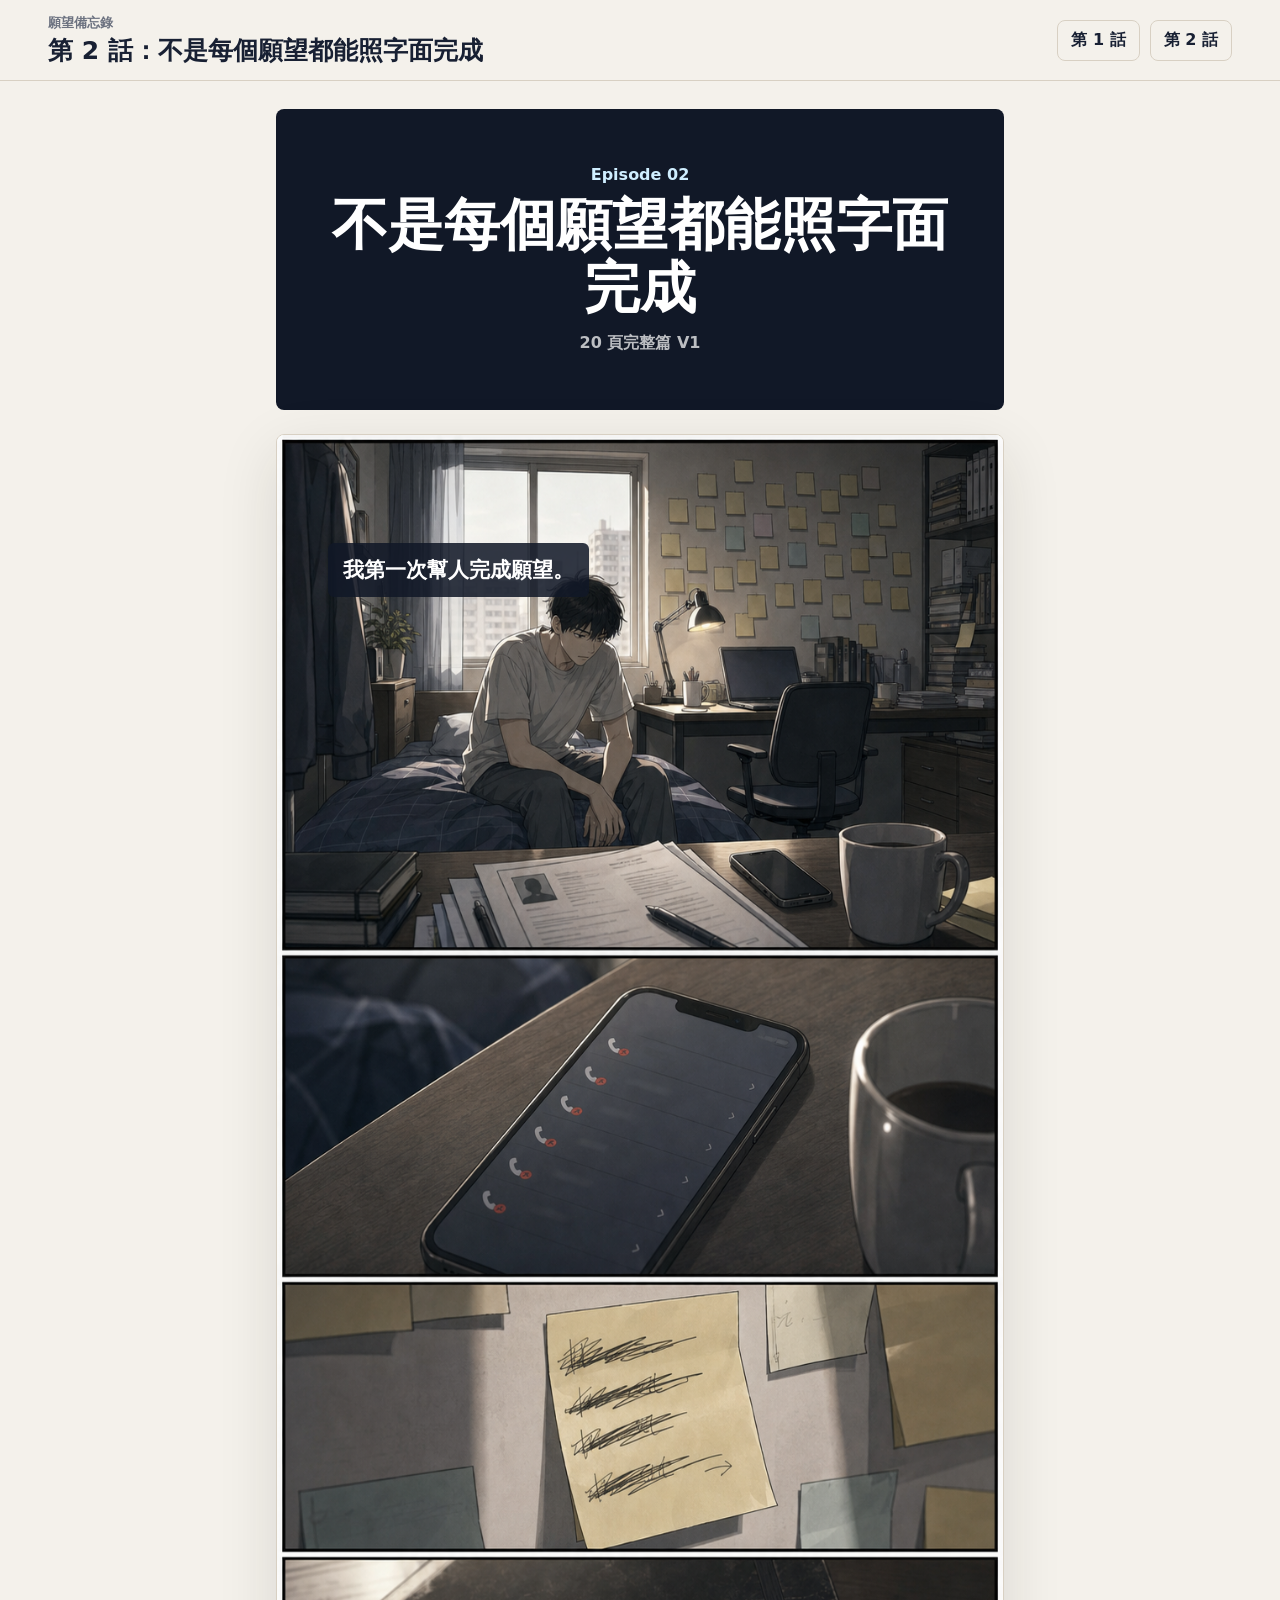
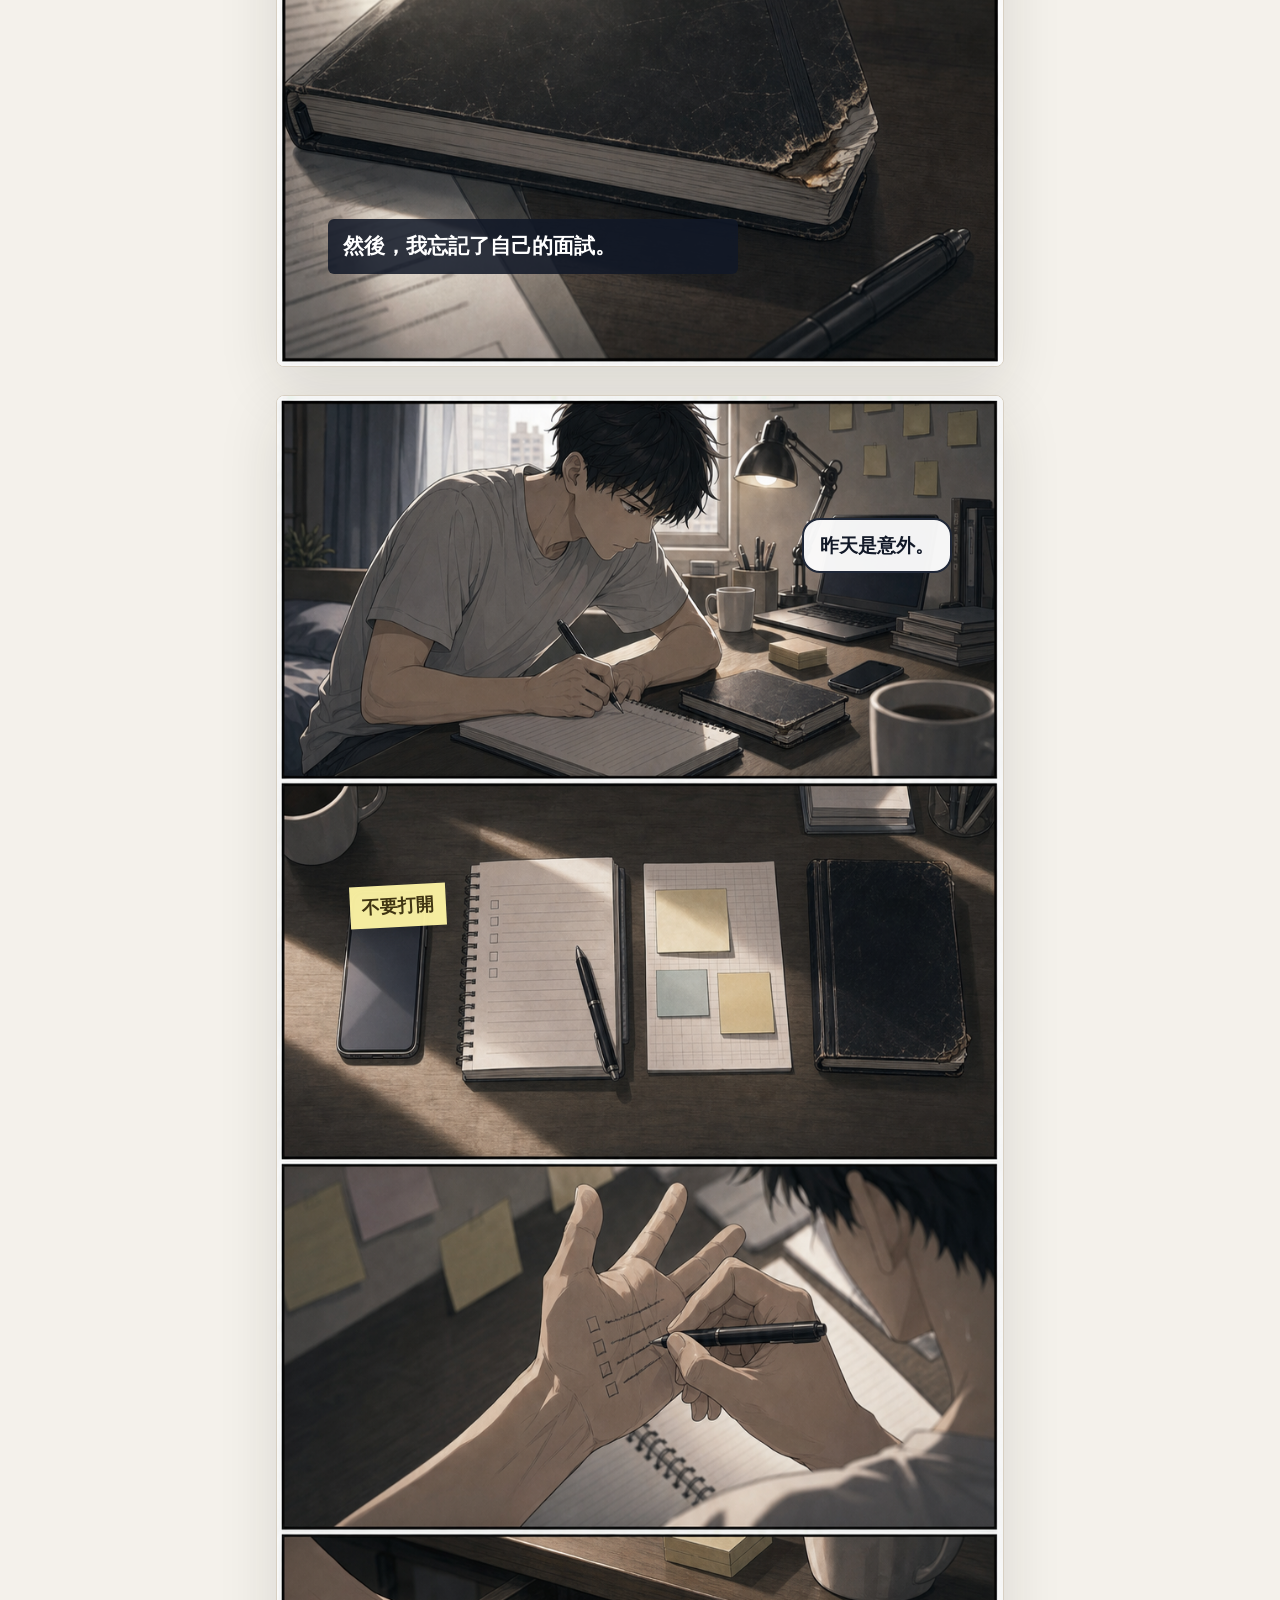
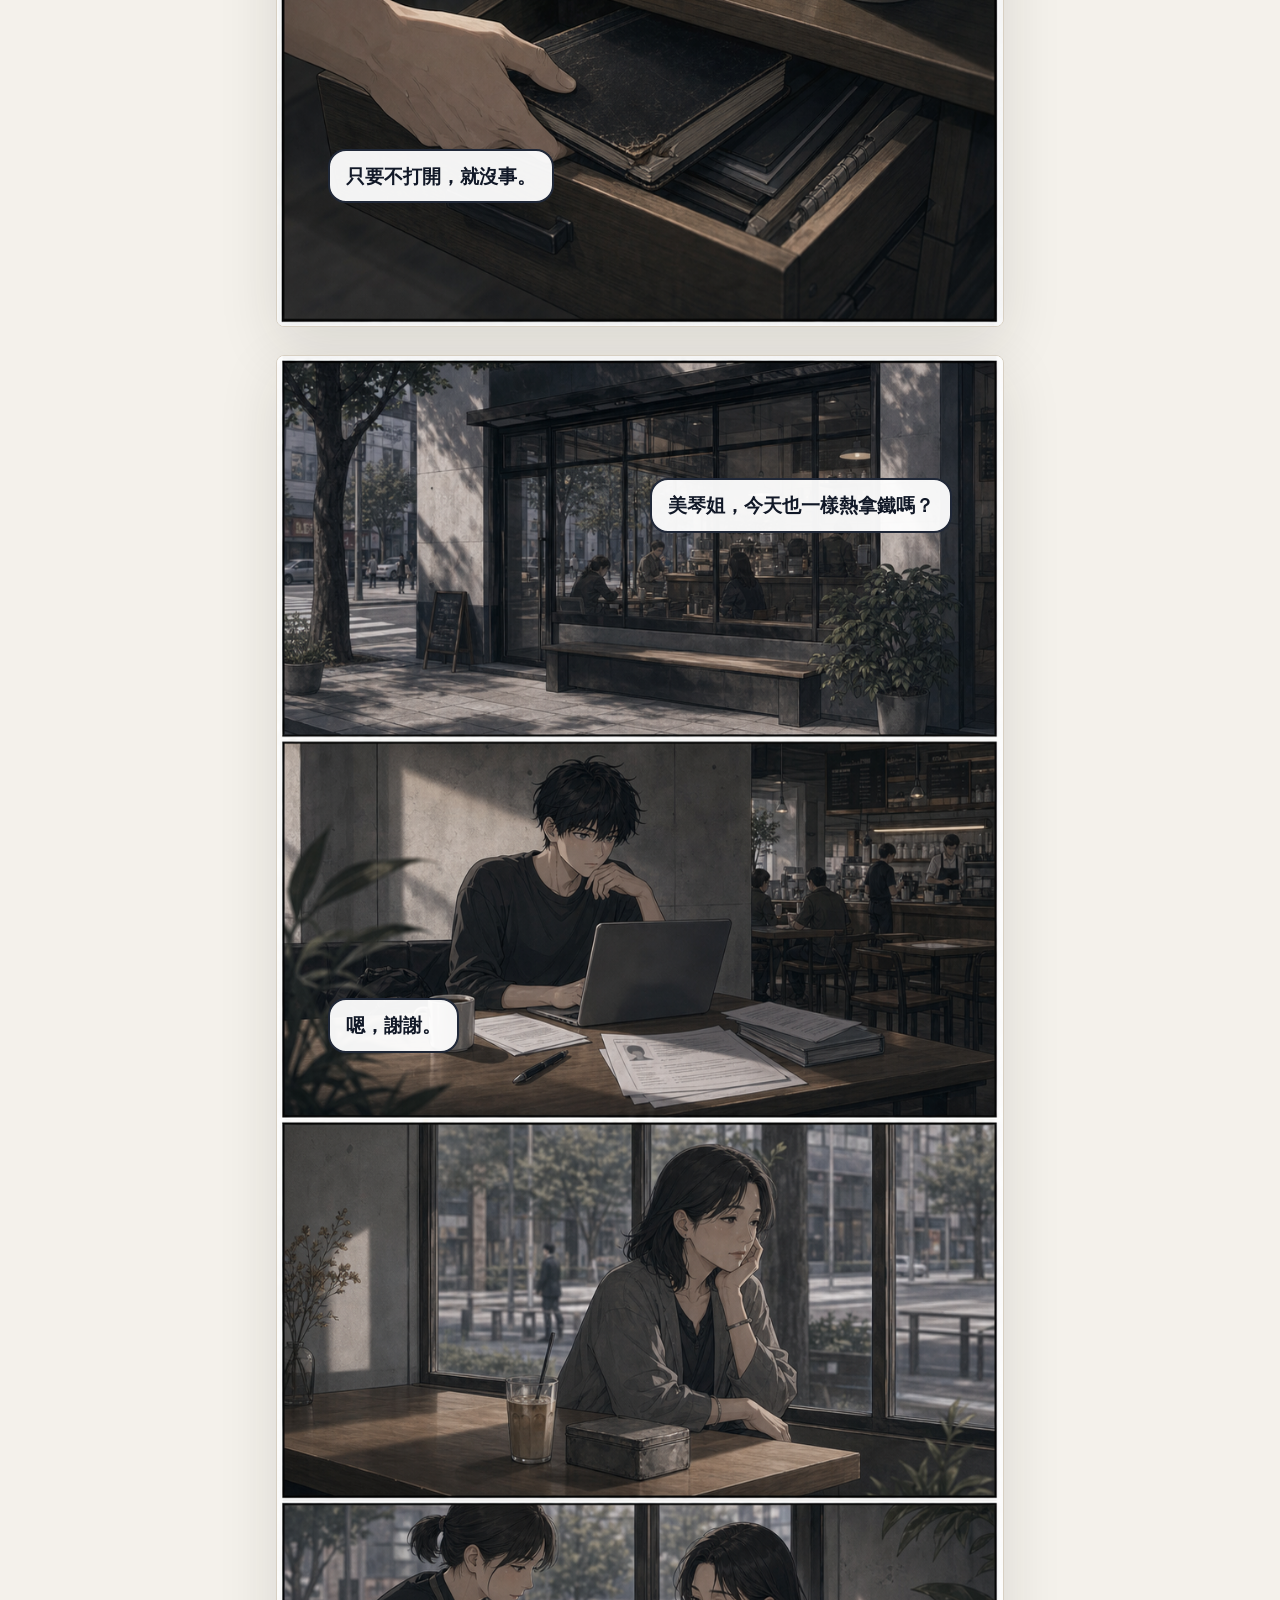
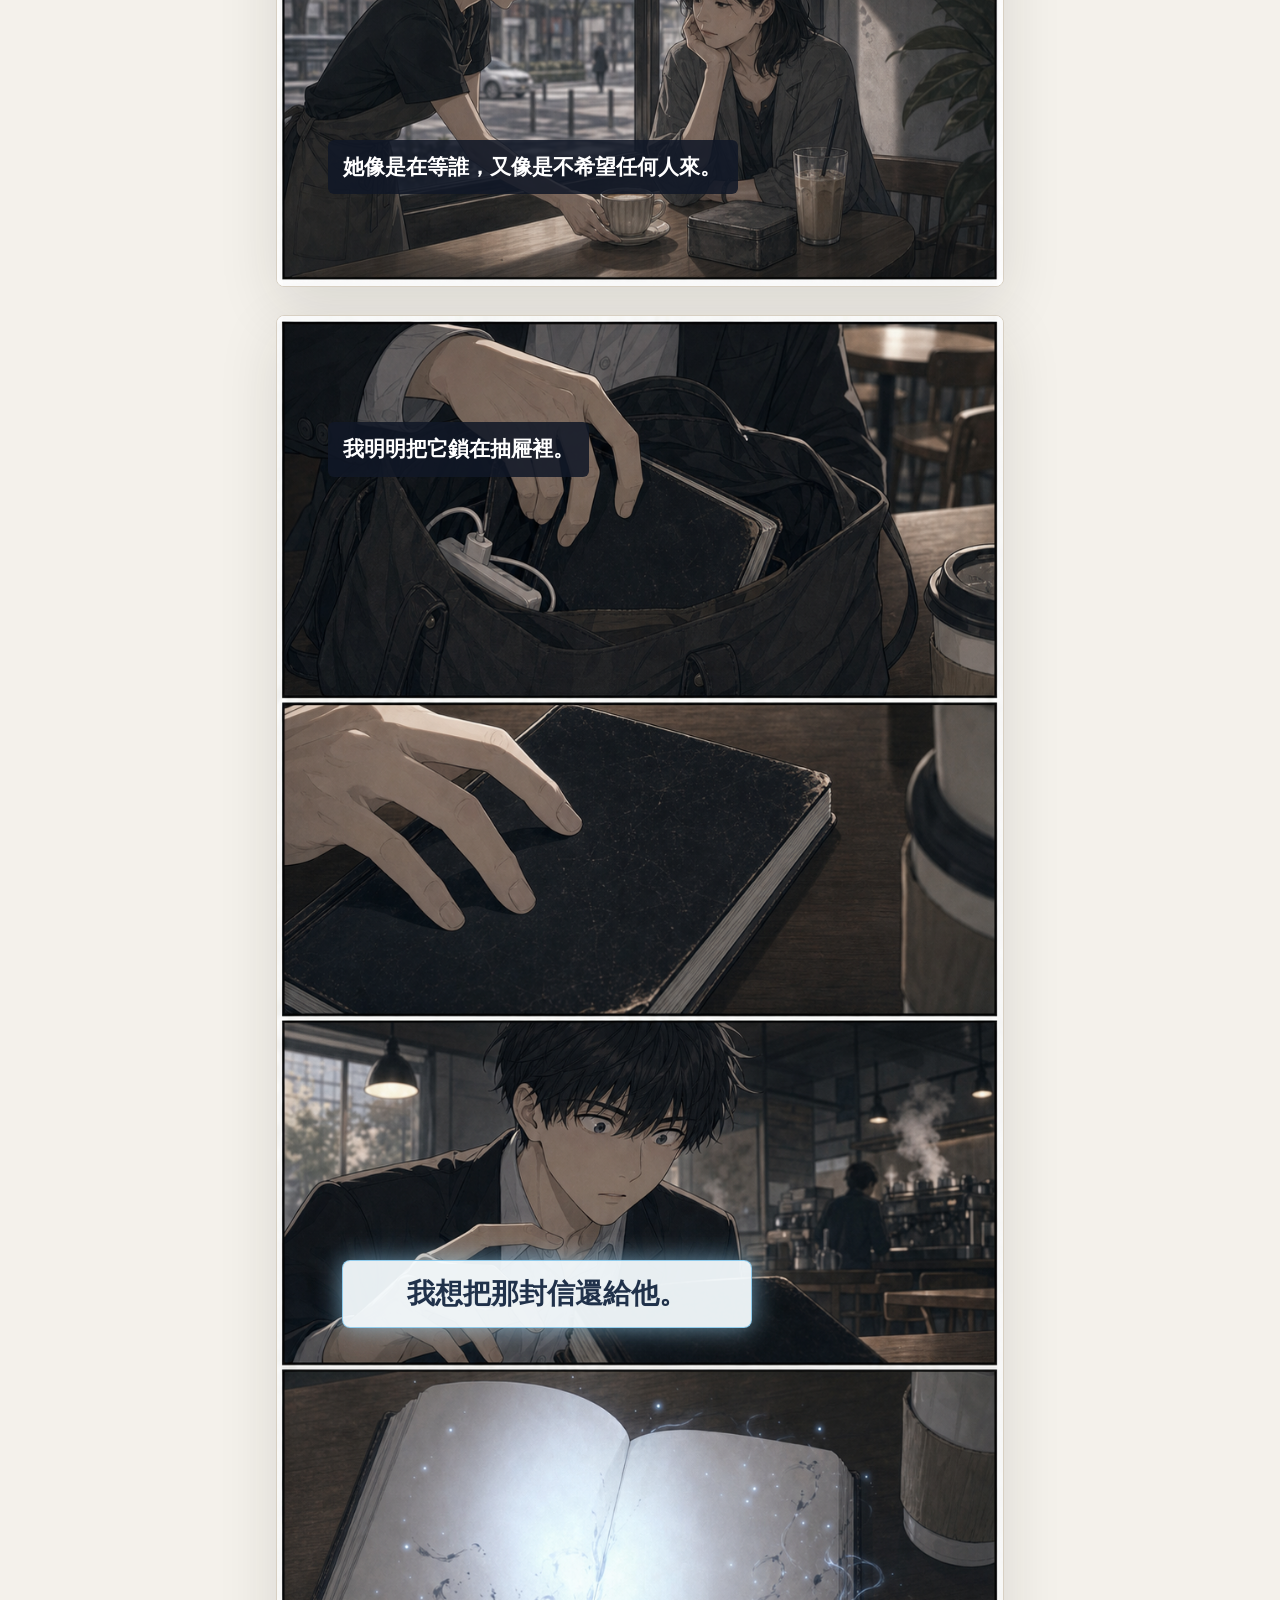
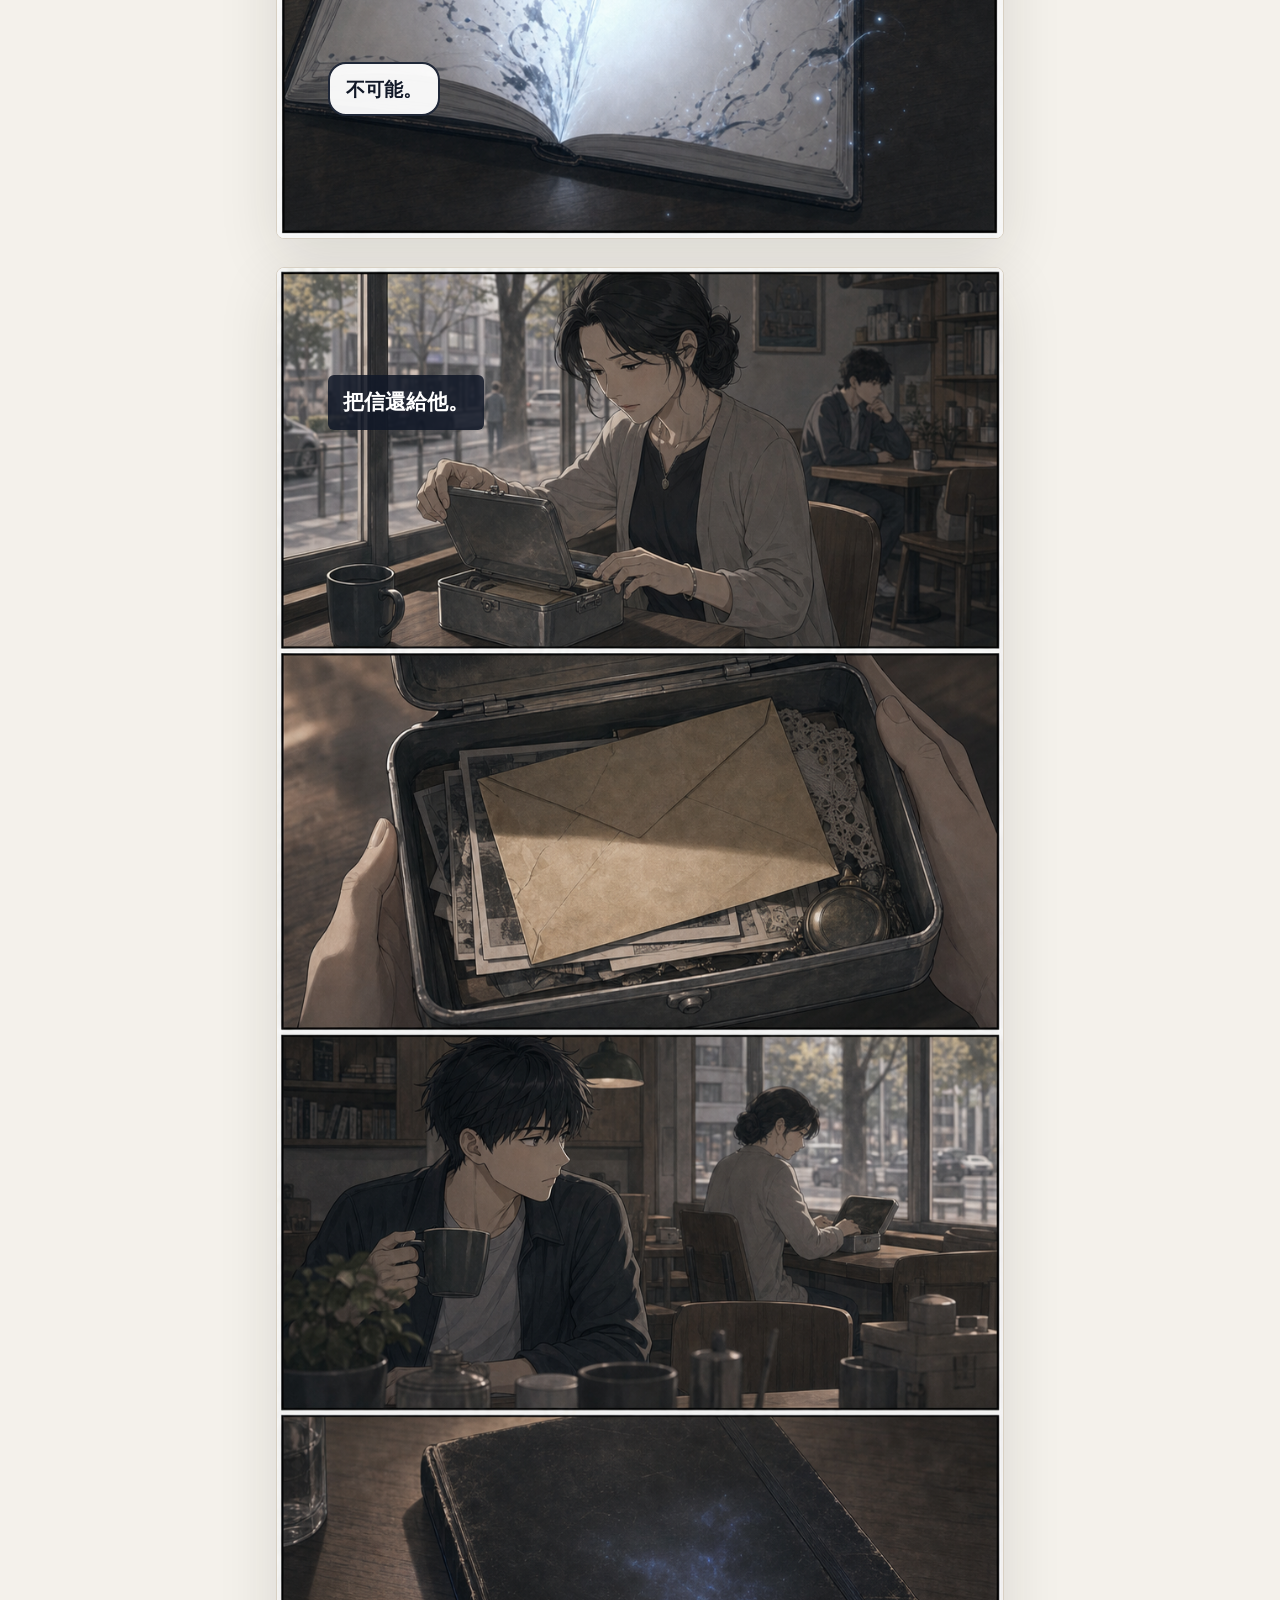
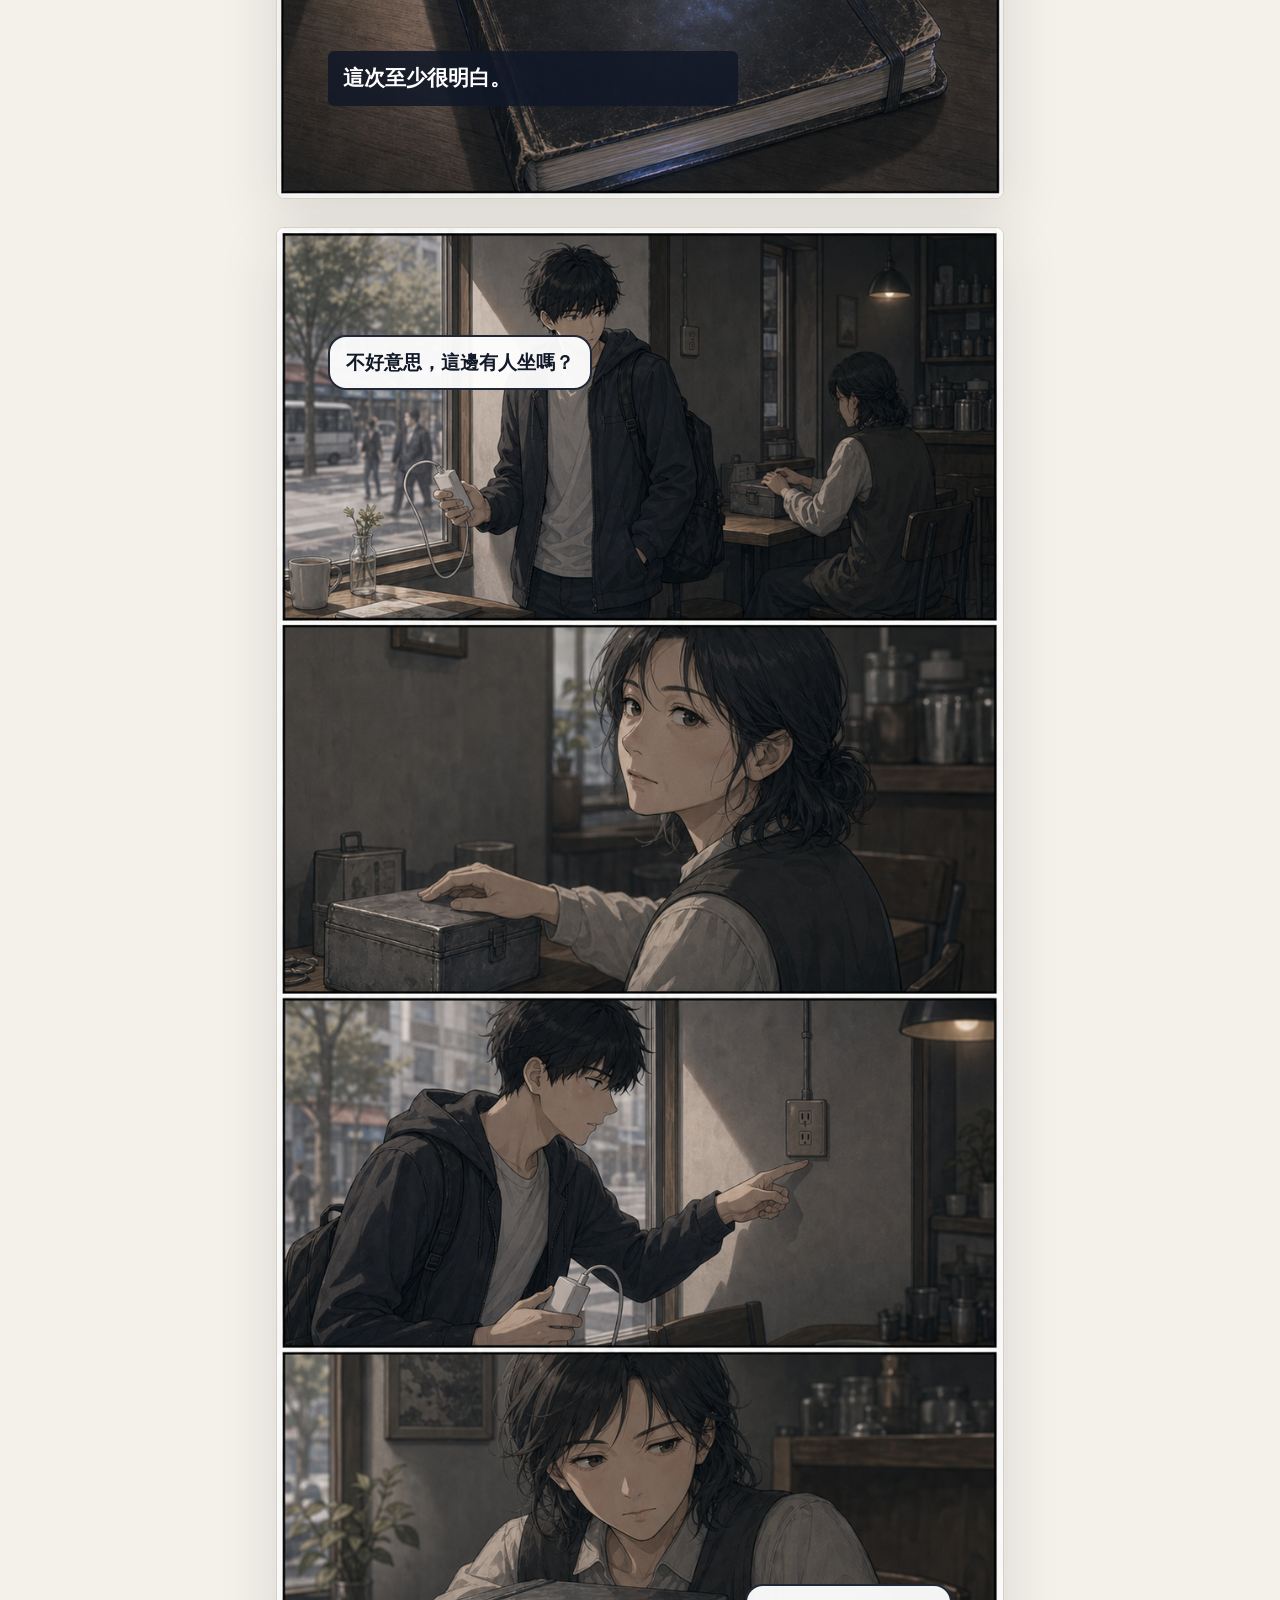
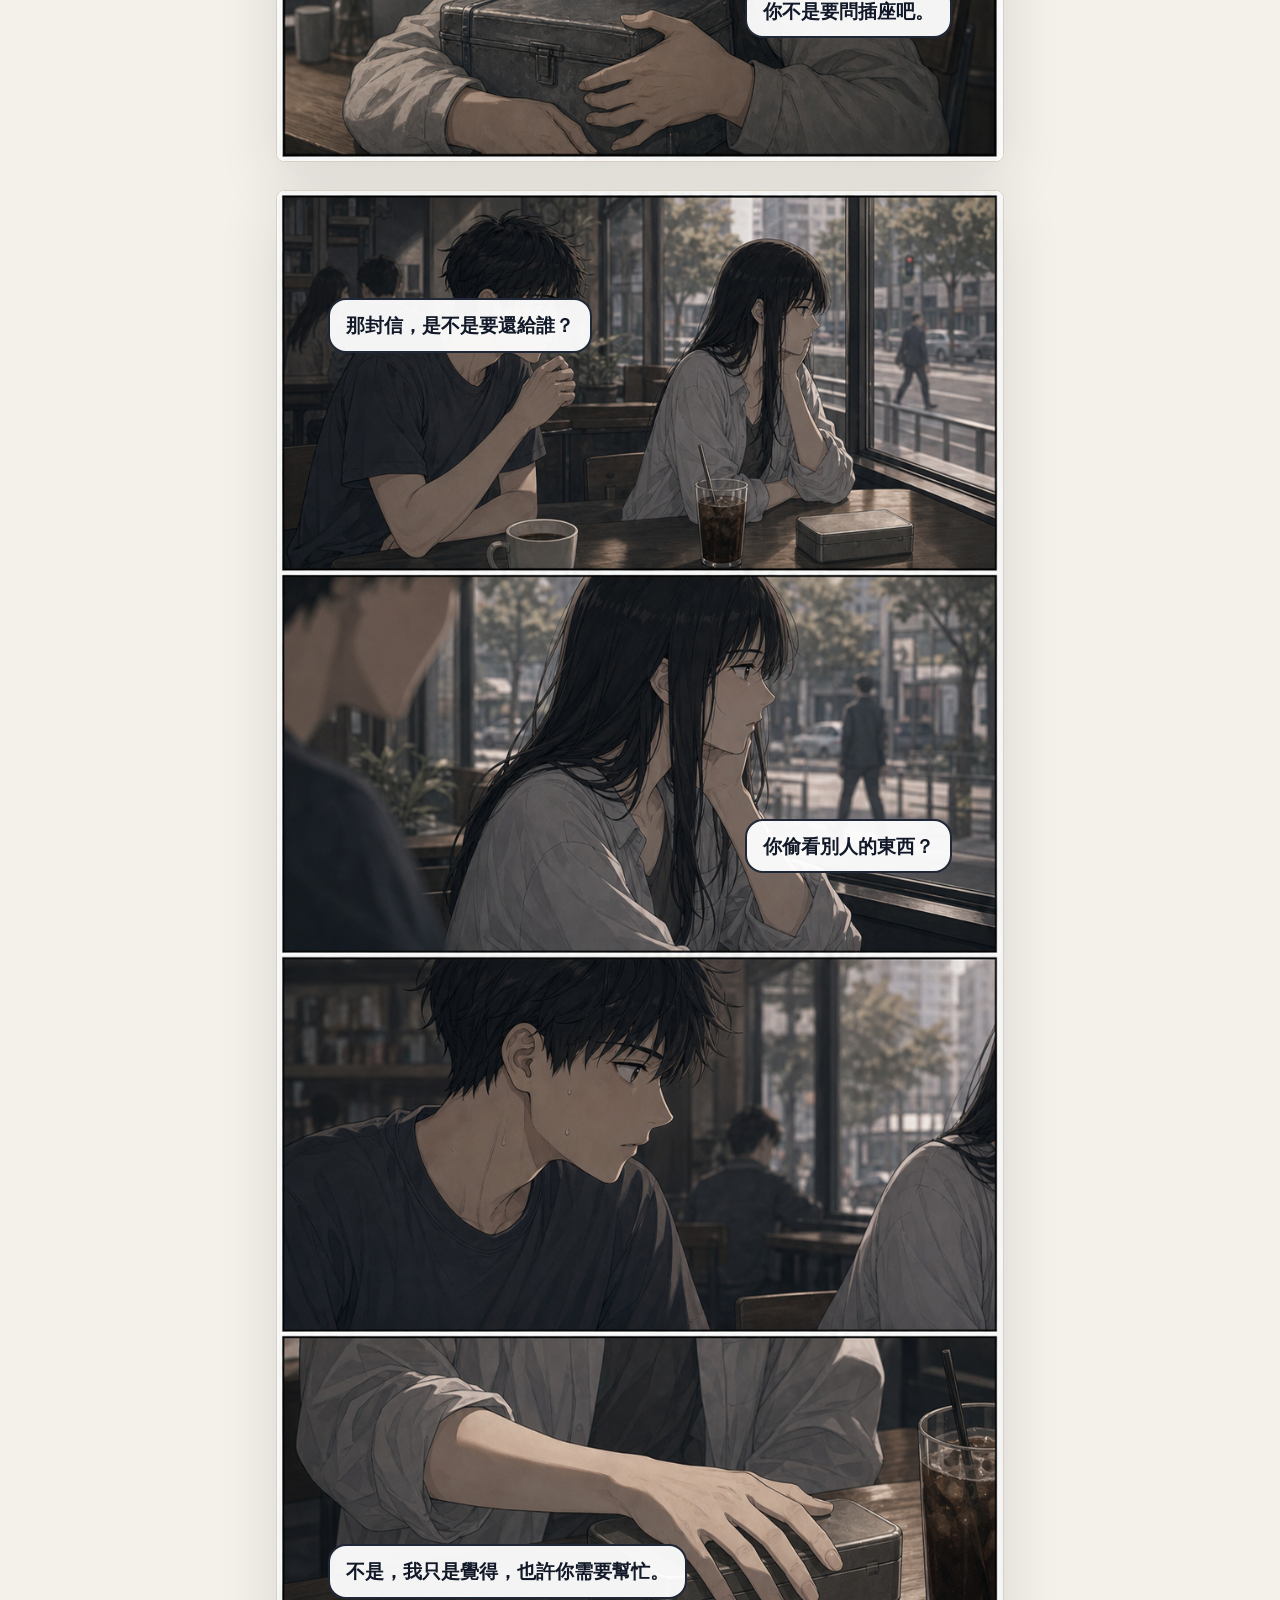
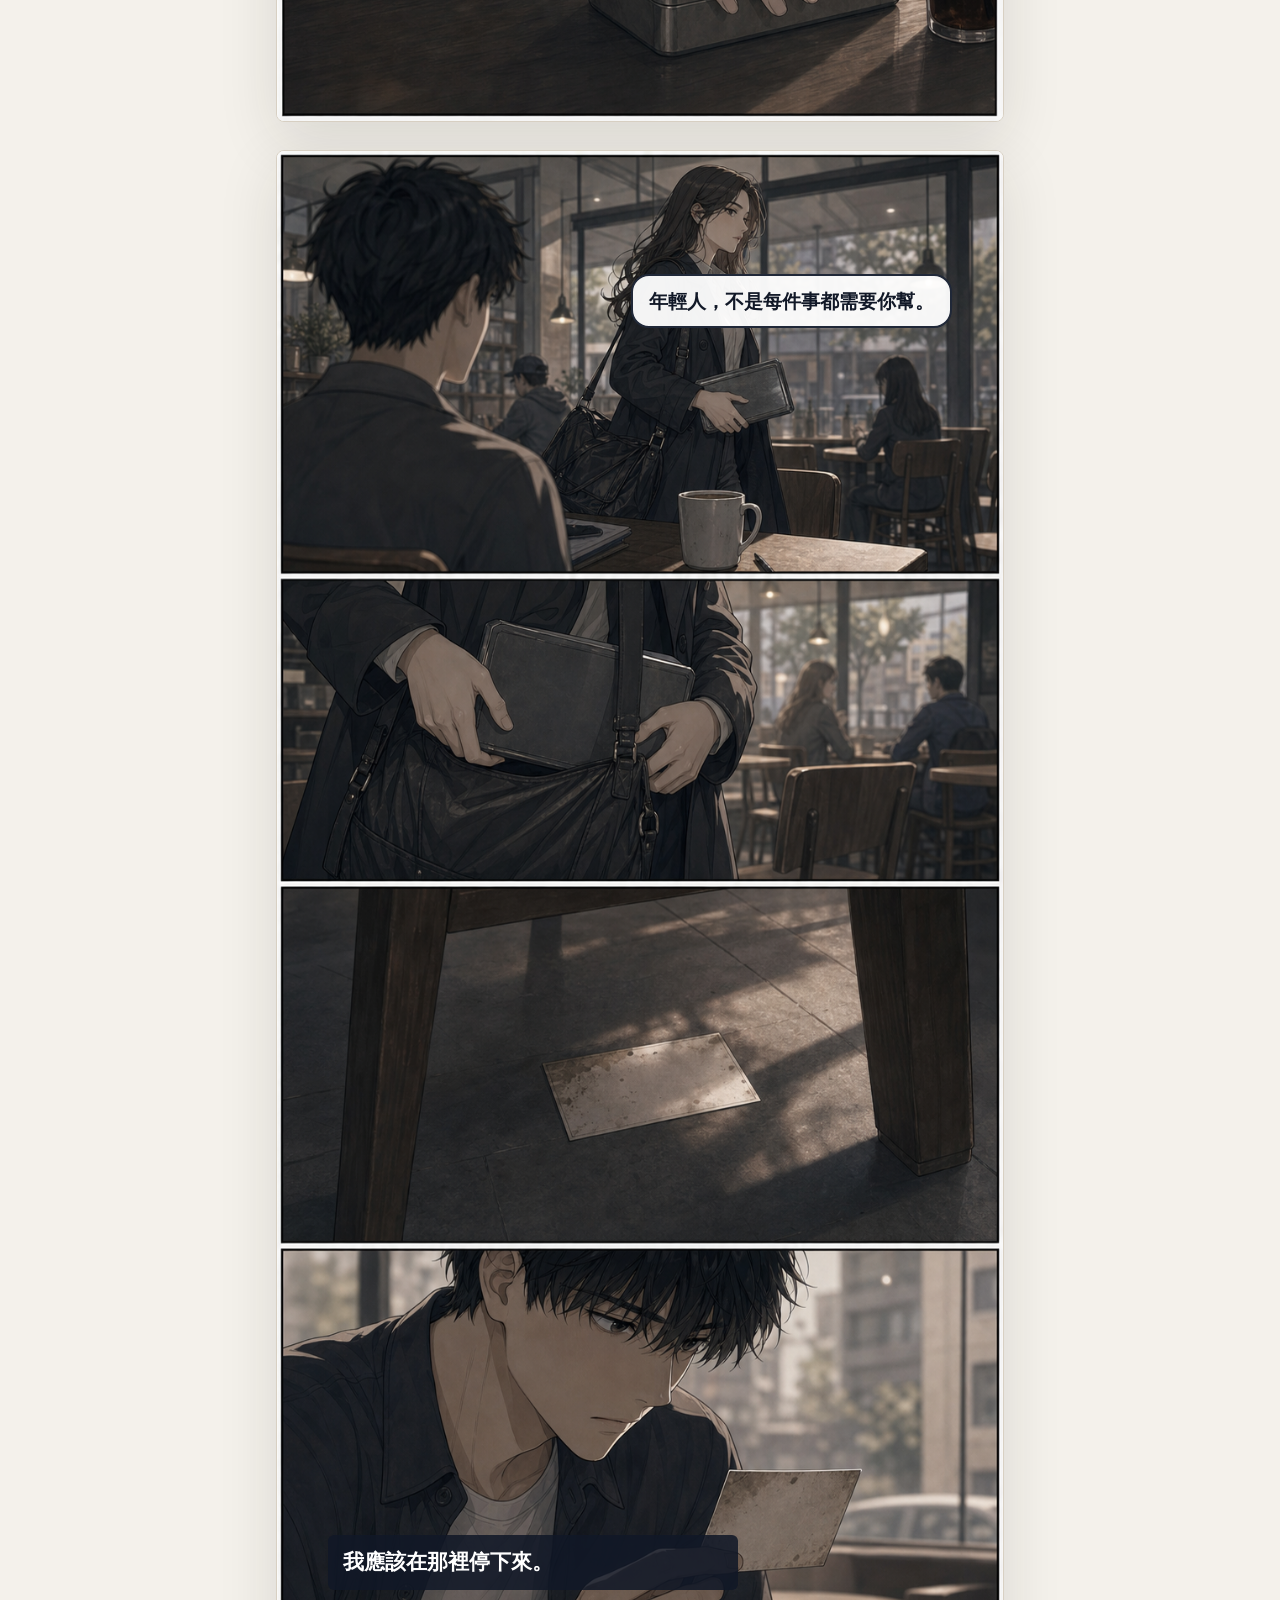
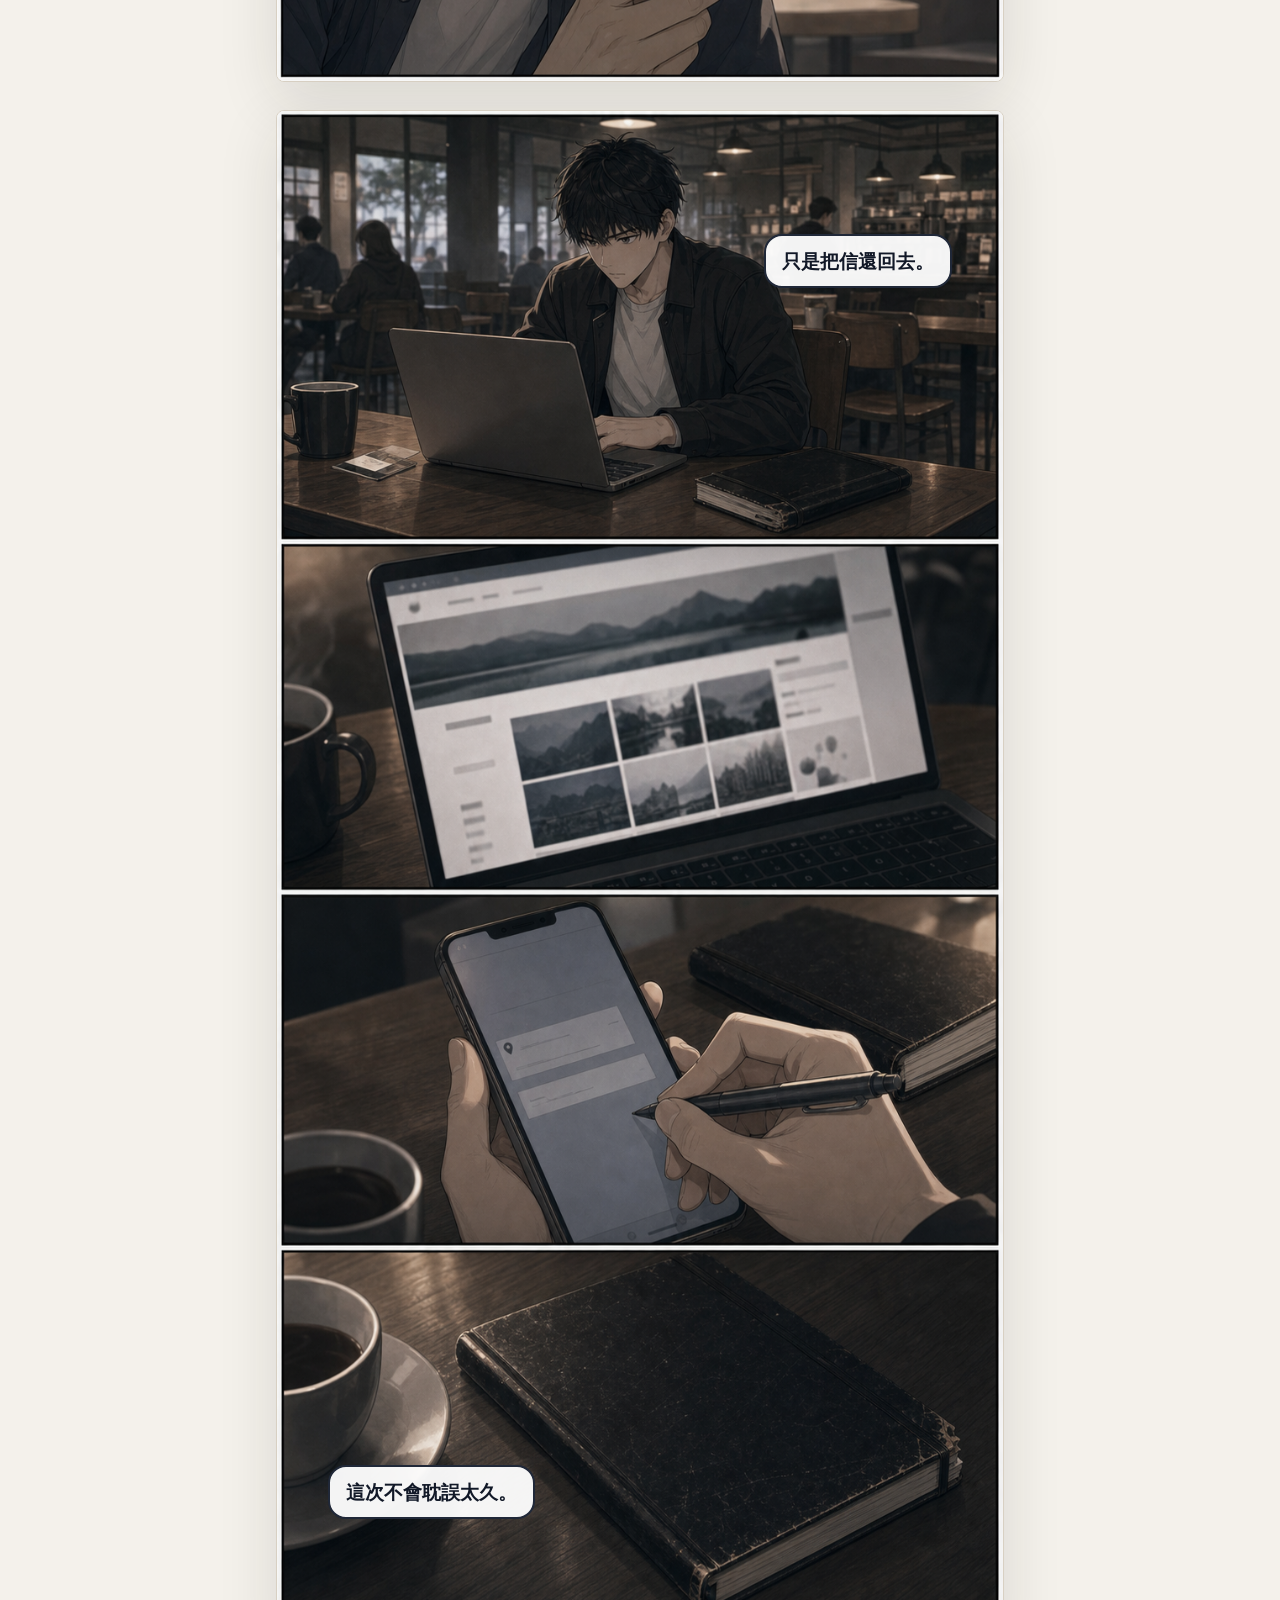
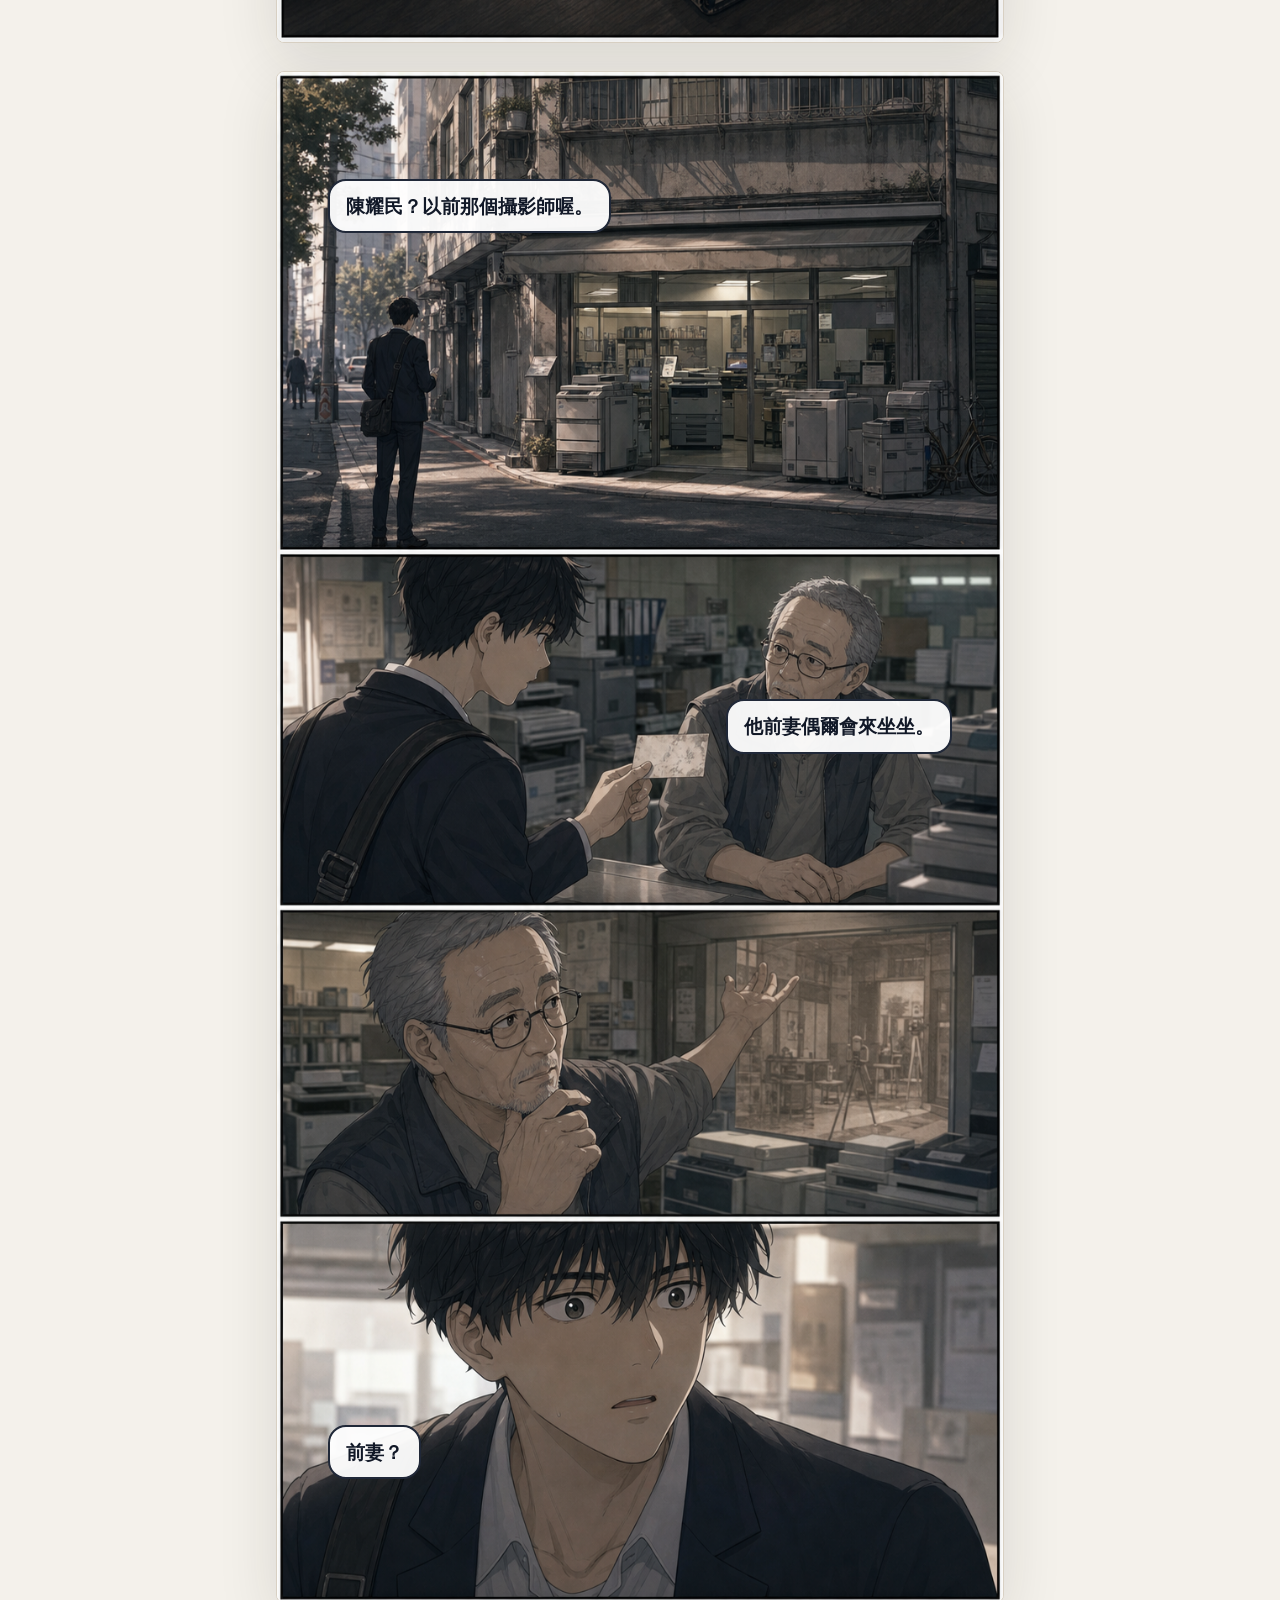
==== episode-02.html @ 1920e597 "Add episode 2 webcomic reader" ====
<!doctype html>
<html lang="zh-Hant">
<head>
  <meta charset="utf-8">
  <meta name="viewport" content="width=device-width, initial-scale=1">
  <title>願望備忘錄｜第 2 話完整篇</title>
  <link rel="stylesheet" href="./episode-01-reader.css">
  <link rel="stylesheet" href="./episode-02-reader.css">
</head>
<body>
  <header class="reader-header">
    <div>
      <p>願望備忘錄</p>
      <h1>第 2 話：不是每個願望都能照字面完成</h1>
    </div>
    <nav class="reader-nav">
      <a href="./index.html">第 1 話</a>
      <a href="#top">第 2 話</a>
    </nav>
  </header>

  <main class="reader episode-02" id="top">
    <section class="title-card">
      <p>Episode 02</p>
      <h2>不是每個願望都能照字面完成</h2>
      <span>20 頁完整篇 V1</span>
    </section>

    <article class="comic-page ep2-page ep2-p1">
      <img src="./assets/episode-02-page-01-visual-v1.png" alt="第 2 話 Page 1">
      <div class="caption top-left">我第一次幫人完成願望。</div>
      <div class="caption bottom-wide">然後，我忘記了自己的面試。</div>
    </article>

    <article class="comic-page ep2-page ep2-p2">
      <img src="./assets/episode-02-page-02-visual-v1.png" alt="第 2 話 Page 2">
      <div class="note note-a">不要打開</div>
      <div class="bubble top-right">昨天是意外。</div>
      <div class="bubble bottom-left">只要不打開，就沒事。</div>
    </article>

    <article class="comic-page ep2-page ep2-p3">
      <img src="./assets/episode-02-page-03-visual-v1.png" alt="第 2 話 Page 3">
      <div class="bubble top-right">美琴姐，今天也一樣熱拿鐵嗎？</div>
      <div class="bubble mid-left">嗯，謝謝。</div>
      <div class="caption bottom-wide">她像是在等誰，又像是不希望任何人來。</div>
    </article>

    <article class="comic-page ep2-page ep2-p4">
      <img src="./assets/episode-02-page-04-visual-v1.png" alt="第 2 話 Page 4">
      <div class="caption top-left">我明明把它鎖在抽屜裡。</div>
      <div class="wish-text wish-center">我想把那封信還給他。</div>
      <div class="bubble bottom-left">不可能。</div>
    </article>

    <article class="comic-page ep2-page ep2-p5">
      <img src="./assets/episode-02-page-05-visual-v1.png" alt="第 2 話 Page 5">
      <div class="caption top-left">把信還給他。</div>
      <div class="caption bottom-wide">這次至少很明白。</div>
    </article>

    <article class="comic-page ep2-page ep2-p6">
      <img src="./assets/episode-02-page-06-visual-v1.png" alt="第 2 話 Page 6">
      <div class="bubble top-left">不好意思，這邊有人坐嗎？</div>
      <div class="bubble bottom-right">你不是要問插座吧。</div>
    </article>

    <article class="comic-page ep2-page ep2-p7">
      <img src="./assets/episode-02-page-07-visual-v1.png" alt="第 2 話 Page 7">
      <div class="bubble top-left">那封信，是不是要還給誰？</div>
      <div class="bubble mid-right">你偷看別人的東西？</div>
      <div class="bubble bottom-left">不是，我只是覺得，也許你需要幫忙。</div>
    </article>

    <article class="comic-page ep2-page ep2-p8">
      <img src="./assets/episode-02-page-08-visual-v1.png" alt="第 2 話 Page 8">
      <div class="bubble top-right">年輕人，不是每件事都需要你幫。</div>
      <div class="caption bottom-wide">我應該在那裡停下來。</div>
    </article>

    <article class="comic-page ep2-page ep2-p9">
      <img src="./assets/episode-02-page-09-visual-v1.png" alt="第 2 話 Page 9">
      <div class="bubble top-right">只是把信還回去。</div>
      <div class="bubble bottom-left">這次不會耽誤太久。</div>
    </article>

    <article class="comic-page ep2-page ep2-p10">
      <img src="./assets/episode-02-page-10-visual-v1.png" alt="第 2 話 Page 10">
      <div class="bubble top-left">陳耀民？以前那個攝影師喔。</div>
      <div class="bubble mid-right">他前妻偶爾會來坐坐。</div>
      <div class="bubble bottom-left">前妻？</div>
    </article>

    <article class="comic-page ep2-page ep2-p11">
      <img src="./assets/episode-02-page-11-visual-v1.png" alt="第 2 話 Page 11">
      <div class="bubble top-left">請問是陳耀民先生嗎？</div>
      <div class="bubble mid-right">我這邊有一封信，可能是美琴小姐想還給你。</div>
      <div class="bubble bottom-left">你是誰？</div>
    </article>

    <article class="comic-page ep2-page ep2-p12">
      <img src="./assets/episode-02-page-12-visual-v1.png" alt="第 2 話 Page 12">
      <div class="bubble top-left">我只是覺得，你們應該把話說清楚。</div>
      <div class="bubble bottom-right">你憑什麼？</div>
    </article>

    <article class="comic-page ep2-page ep2-p13">
      <img src="./assets/episode-02-page-13-visual-v1.png" alt="第 2 話 Page 13">
      <div class="bubble top-right">我沒有要見他。</div>
      <div class="bubble mid-left">我只是想把那封信還給他，不是把自己還給他。</div>
      <div class="bubble bottom-right">我不是那個意思。</div>
    </article>

    <article class="comic-page ep2-page ep2-p14">
      <img src="./assets/episode-02-page-14-visual-v1.png" alt="第 2 話 Page 14">
      <div class="bubble top-left">那不是給耀民的。</div>
      <div class="bubble mid-right">那是給我兒子的。</div>
      <div class="caption bottom-wide">我把「他」看成了我最容易理解的那個人。</div>
    </article>

    <article class="comic-page ep2-page ep2-p15">
      <img src="./assets/episode-02-page-15-visual-v1.png" alt="第 2 話 Page 15">
      <div class="bubble top-left">我不是想求他原諒。</div>
      <div class="bubble bottom-wide-bubble">我只是想讓他知道，當年不是他不值得被留下。</div>
    </article>

    <article class="comic-page ep2-page ep2-p16">
      <img src="./assets/episode-02-page-16-visual-v1.png" alt="第 2 話 Page 16">
      <div class="bubble top-left">對不起。</div>
      <div class="bubble mid-right">我以為看見一句話，就等於知道答案。</div>
      <div class="bubble bottom-left">你看見的只是你自己的猜測。</div>
    </article>

    <article class="comic-page ep2-page ep2-p17">
      <img src="./assets/episode-02-page-17-visual-v1.png" alt="第 2 話 Page 17">
      <div class="bubble top-left">他現在過得不錯。</div>
      <div class="bubble mid-right">要不要聯絡他，應該是你自己決定。</div>
      <div class="bubble bottom-left">我可以陪你等，但不會替你打。</div>
    </article>

    <article class="comic-page ep2-page ep2-p18">
      <img src="./assets/episode-02-page-18-visual-v1.png" alt="第 2 話 Page 18">
      <div class="message-thread ep2-message">
        <div class="message-name">訊息</div>
        <div class="message-bubble">如果你願意，我想把一封信還給你。</div>
      </div>
      <div class="bubble bottom-right">這樣就好。</div>
      <div class="caption bottom-wide">原來願望不是把東西送到誰手上，是讓一個人終於不用再困在原地。</div>
    </article>

    <article class="comic-page ep2-page ep2-p19">
      <img src="./assets/episode-02-page-19-visual-v1.png" alt="第 2 話 Page 19">
      <div class="caption top-left">這次我沒有忘記時間。</div>
      <div class="message-thread ep2-message-small">
        <div class="message-name">若音</div>
        <div class="message-bubble">你還好嗎？</div>
      </div>
      <div class="bubble mid-right">若音。</div>
      <div class="bubble bottom-left">我昨天，為什麼沒有回你？</div>
      <div class="caption bottom-wide">我忘記的是，一個人曾經關心過我。</div>
    </article>

    <article class="comic-page ep2-page ep2-p20">
      <img src="./assets/episode-02-page-20-visual-v1.png" alt="第 2 話 Page 20">
      <div class="bubble top-left">你知道這本東西是什麼，對吧？</div>
      <div class="bubble mid-right">知道一點。</div>
      <div class="bubble lower-left">但你最好先記住一件事。</div>
      <div class="caption bottom-wide">願望不是答案。願望只是傷口露出來的地方。</div>
    </article>

    <section class="end-card">
      <p>To be continued</p>
      <h2>下一話：若音的空白頁</h2>
      <a class="episode-link" href="./index.html">回到第 1 話</a>
    </section>
  </main>
</body>
</html>
---- episode-01-reader.css ----
:root {
  --ink: #182033;
  --muted: #6c7280;
  --paper: #f4f1eb;
  --panel: #fffdf8;
  --line: #d8d0c3;
  --night: #111827;
  --glow: #cfeeff;
  --note: #fff2a8;
}

* {
  box-sizing: border-box;
}

body {
  background: var(--paper);
  color: var(--ink);
  font-family: "Microsoft JhengHei", "Noto Sans TC", system-ui, sans-serif;
  margin: 0;
}

a {
  color: inherit;
  text-decoration: none;
}

.reader-header {
  align-items: center;
  background: rgba(244, 241, 235, 0.96);
  border-bottom: 1px solid var(--line);
  display: flex;
  gap: 18px;
  justify-content: space-between;
  padding: 14px clamp(18px, 4vw, 48px);
  position: sticky;
  top: 0;
  z-index: 5;
}

.reader-header p {
  color: var(--muted);
  font-size: 13px;
  font-weight: 900;
  margin: 0 0 4px;
}

.reader-header h1 {
  font-size: clamp(18px, 3vw, 25px);
  line-height: 1.2;
  margin: 0;
}

.reader-header a {
  border: 1px solid var(--line);
  border-radius: 8px;
  font-weight: 900;
  padding: 9px 13px;
  white-space: nowrap;
}

.reader-nav {
  display: flex;
  gap: 10px;
}

.reader-nav a {
  border: 1px solid var(--line);
  border-radius: 8px;
  font-weight: 900;
  padding: 9px 13px;
  white-space: nowrap;
}

.reader {
  margin: 0 auto;
  max-width: 760px;
  padding: 28px 16px 80px;
}

.title-card,
.end-card {
  background: var(--night);
  border-radius: 8px;
  color: white;
  margin: 0 0 24px;
  padding: clamp(30px, 6vw, 56px);
  text-align: center;
}

.title-card p,
.end-card p {
  color: var(--glow);
  font-weight: 900;
  margin: 0 0 10px;
}

.title-card h2,
.end-card h2 {
  font-size: clamp(32px, 7vw, 56px);
  line-height: 1.12;
  margin: 0 0 14px;
}

.title-card span {
  color: rgba(255, 255, 255, 0.72);
  font-weight: 800;
}

.comic-page {
  background: var(--panel);
  border: 1px solid var(--line);
  border-radius: 8px;
  box-shadow: 0 18px 60px rgba(36, 31, 25, 0.12);
  margin: 0 0 28px;
  overflow: hidden;
  position: relative;
}

.comic-page img {
  display: block;
  width: 100%;
}

.caption,
.bubble,
.message-thread,
.note,
.phone-list,
.phone-alert,
.wish-text,
.sign,
.time-chip {
  position: absolute;
  z-index: 2;
}

.caption {
  background: rgba(17, 24, 39, 0.86);
  border-radius: 6px;
  color: white;
  font-size: clamp(16px, 2.4vw, 22px);
  font-weight: 800;
  line-height: 1.45;
  padding: 12px 15px;
}

.bubble {
  background: rgba(255, 255, 255, 0.95);
  border: 2px solid #202838;
  border-radius: 18px;
  color: #111827;
  font-size: clamp(15px, 2.1vw, 20px);
  font-weight: 900;
  line-height: 1.4;
  max-width: 270px;
  padding: 12px 16px;
}

.note,
.sign {
  background: rgba(255, 246, 166, 0.95);
  box-shadow: 0 7px 18px rgba(0, 0, 0, 0.18);
  color: #3f3412;
  font-size: clamp(13px, 2vw, 18px);
  font-weight: 900;
  padding: 9px 12px;
  transform: rotate(-3deg);
}

.message-thread,
.phone-list,
.phone-alert {
  background: rgba(255, 255, 255, 0.96);
  border-radius: 18px;
  box-shadow: 0 10px 30px rgba(0, 0, 0, 0.18);
  color: #1d3557;
  padding: 12px 15px;
}

.message-name,
.phone-list b,
.phone-alert b {
  color: #5c6f8a;
  display: block;
  font-size: clamp(12px, 1.7vw, 15px);
  font-weight: 900;
  margin-bottom: 6px;
}

.message-bubble,
.phone-alert span {
  background: #e8f2ff;
  border-radius: 15px;
  color: #13243a;
  display: block;
  font-size: clamp(16px, 2.4vw, 21px);
  font-weight: 900;
  line-height: 1.35;
  padding: 10px 13px;
}

.message-time {
  color: #7c8798;
  font-size: clamp(11px, 1.5vw, 13px);
  font-weight: 800;
  margin-top: 5px;
  text-align: right;
}

.phone-list span {
  border-top: 1px solid #e3e8ef;
  display: block;
  font-size: clamp(13px, 1.9vw, 17px);
  font-weight: 800;
  padding: 5px 0;
}

.wish-text {
  background: rgba(246, 252, 255, 0.94);
  border: 1px solid rgba(122, 195, 235, 0.8);
  border-radius: 8px;
  box-shadow: 0 0 26px rgba(161, 221, 255, 0.65);
  color: #20314a;
  font-size: clamp(18px, 3vw, 27px);
  font-weight: 900;
  line-height: 1.35;
  padding: 14px 18px;
}

.time-chip {
  background: rgba(17, 24, 39, 0.86);
  border-radius: 999px;
  color: white;
  font-size: clamp(13px, 2vw, 17px);
  font-weight: 900;
  padding: 8px 12px;
}

.p1 .n1 { right: 12%; top: 11%; }
.p1 .n2 { right: 28%; top: 24%; transform: rotate(4deg); }
.p1 .c1 { left: 8%; top: 9%; }
.p1 .c2 { bottom: 8%; left: 7%; right: 7%; }

.p2 .phone-list { left: 8%; top: 34%; width: min(230px, 42%); }
.p2 .b1 { right: 9%; top: 12%; }
.p2 .b2 { bottom: 12%; left: 9%; }

.p3 .message-thread { left: 11%; top: 36%; width: min(330px, 70%); }
.p3 .c3 { bottom: 8%; left: 7%; right: 7%; }

.p4 .c4 { left: 8%; top: 8%; }
.p4 .s1 { right: 12%; top: 42%; transform: rotate(2deg); }
.p4 .c5 { bottom: 8%; left: 7%; right: 7%; }

.p5 .t1 { right: 12%; top: 8%; }
.p5 .b3 { left: 8%; top: 22%; }
.p5 .c6 { bottom: 8%; left: 7%; right: 7%; }

.p6 .b4 { right: 8%; top: 16%; }
.p6 .b5 { bottom: 12%; left: 8%; }

.p7 .phone-alert { right: 8%; top: 15%; width: min(300px, 70%); }
.p7 .b6 { left: 10%; top: 48%; }
.p7 .c7 { bottom: 8%; left: 7%; right: 7%; }

.p8 .wish-text { bottom: 16%; left: 10%; right: 10%; text-align: center; }
.p8 .b7 { right: 10%; top: 40%; }

.p9 .b8 { right: 7%; top: 16%; max-width: 310px; }
.p9 .c8 { left: 7%; top: 52%; }
.p9 .c9 { bottom: 8%; left: 7%; right: 7%; }

.p10 .p10-alert { right: 8%; top: 10%; width: min(300px, 70%); }
.p10 .w2 { left: 8%; right: 8%; top: 43%; text-align: center; }
.p10 .b9 { left: 9%; top: 24%; }
.p10 .c10 { left: 7%; bottom: 18%; }
.p10 .c11 { bottom: 7%; left: 7%; right: 7%; }

.end-card {
  margin-top: 36px;
}

.end-card h2 {
  font-size: clamp(26px, 5vw, 42px);
}

.episode-link {
  border: 1px solid rgba(255, 255, 255, 0.34);
  border-radius: 8px;
  color: white;
  display: inline-block;
  font-weight: 900;
  margin-top: 8px;
  padding: 10px 14px;
}

@media (max-width: 640px) {
  .reader-header {
    align-items: flex-start;
    flex-direction: column;
  }

  .reader {
    padding-left: 10px;
    padding-right: 10px;
  }

  .caption,
  .bubble,
  .message-thread,
  .phone-list,
  .phone-alert {
    max-width: 86%;
  }
}
---- episode-02-reader.css ----
.reader-nav {
  display: flex;
  gap: 10px;
}

.reader-nav a {
  border: 1px solid var(--line);
  border-radius: 8px;
  font-weight: 900;
  padding: 9px 13px;
  white-space: nowrap;
}

.episode-link {
  border: 1px solid rgba(255, 255, 255, 0.34);
  border-radius: 8px;
  color: white;
  display: inline-block;
  font-weight: 900;
  margin-top: 8px;
  padding: 10px 14px;
}

.ep2-page .caption,
.ep2-page .bubble,
.ep2-page .wish-text,
.ep2-page .message-thread,
.ep2-page .note {
  max-width: min(76%, 410px);
}

.ep2-page .bubble {
  font-size: clamp(14px, 2vw, 19px);
}

.ep2-page .caption {
  font-size: clamp(15px, 2.2vw, 21px);
}

.ep2-page .wish-text {
  font-size: clamp(18px, 3vw, 28px);
}

.top-left {
  left: 7%;
  top: 7%;
}

.top-right {
  right: 7%;
  top: 8%;
}

.mid-left {
  left: 7%;
  top: 42%;
}

.mid-right {
  right: 7%;
  top: 41%;
}

.lower-left {
  left: 7%;
  top: 58%;
}

.bottom-left {
  bottom: 8%;
  left: 7%;
}

.bottom-right {
  bottom: 8%;
  right: 7%;
}

.bottom-wide {
  bottom: 6%;
  left: 7%;
  right: 7%;
  max-width: none;
}

.bottom-wide-bubble {
  bottom: 7%;
  left: 7%;
  right: 7%;
  max-width: none;
}

.wish-center {
  left: 9%;
  right: 9%;
  text-align: center;
  top: 62%;
}

.note-a {
  left: 10%;
  top: 32%;
}

.ep2-message {
  left: 8%;
  top: 30%;
  width: min(430px, 82%);
}

.ep2-message-small {
  right: 8%;
  top: 24%;
  width: min(330px, 68%);
}

.ep2-p13 .mid-left,
.ep2-p15 .bottom-wide-bubble,
.ep2-p18 .bottom-wide,
.ep2-p20 .bottom-wide {
  max-width: none;
}

.ep2-p18 .bottom-wide {
  bottom: 18%;
}

.ep2-p19 .bottom-wide {
  bottom: 5%;
}

.ep2-p19 .bottom-left {
  bottom: 19%;
}

@media (max-width: 640px) {
  .reader-nav {
    flex-wrap: wrap;
  }

  .ep2-page .caption,
  .ep2-page .bubble,
  .ep2-page .wish-text,
  .ep2-page .message-thread,
  .ep2-page .note {
    max-width: 88%;
  }

  .ep2-p18 .bottom-wide {
    bottom: 16%;
  }
}
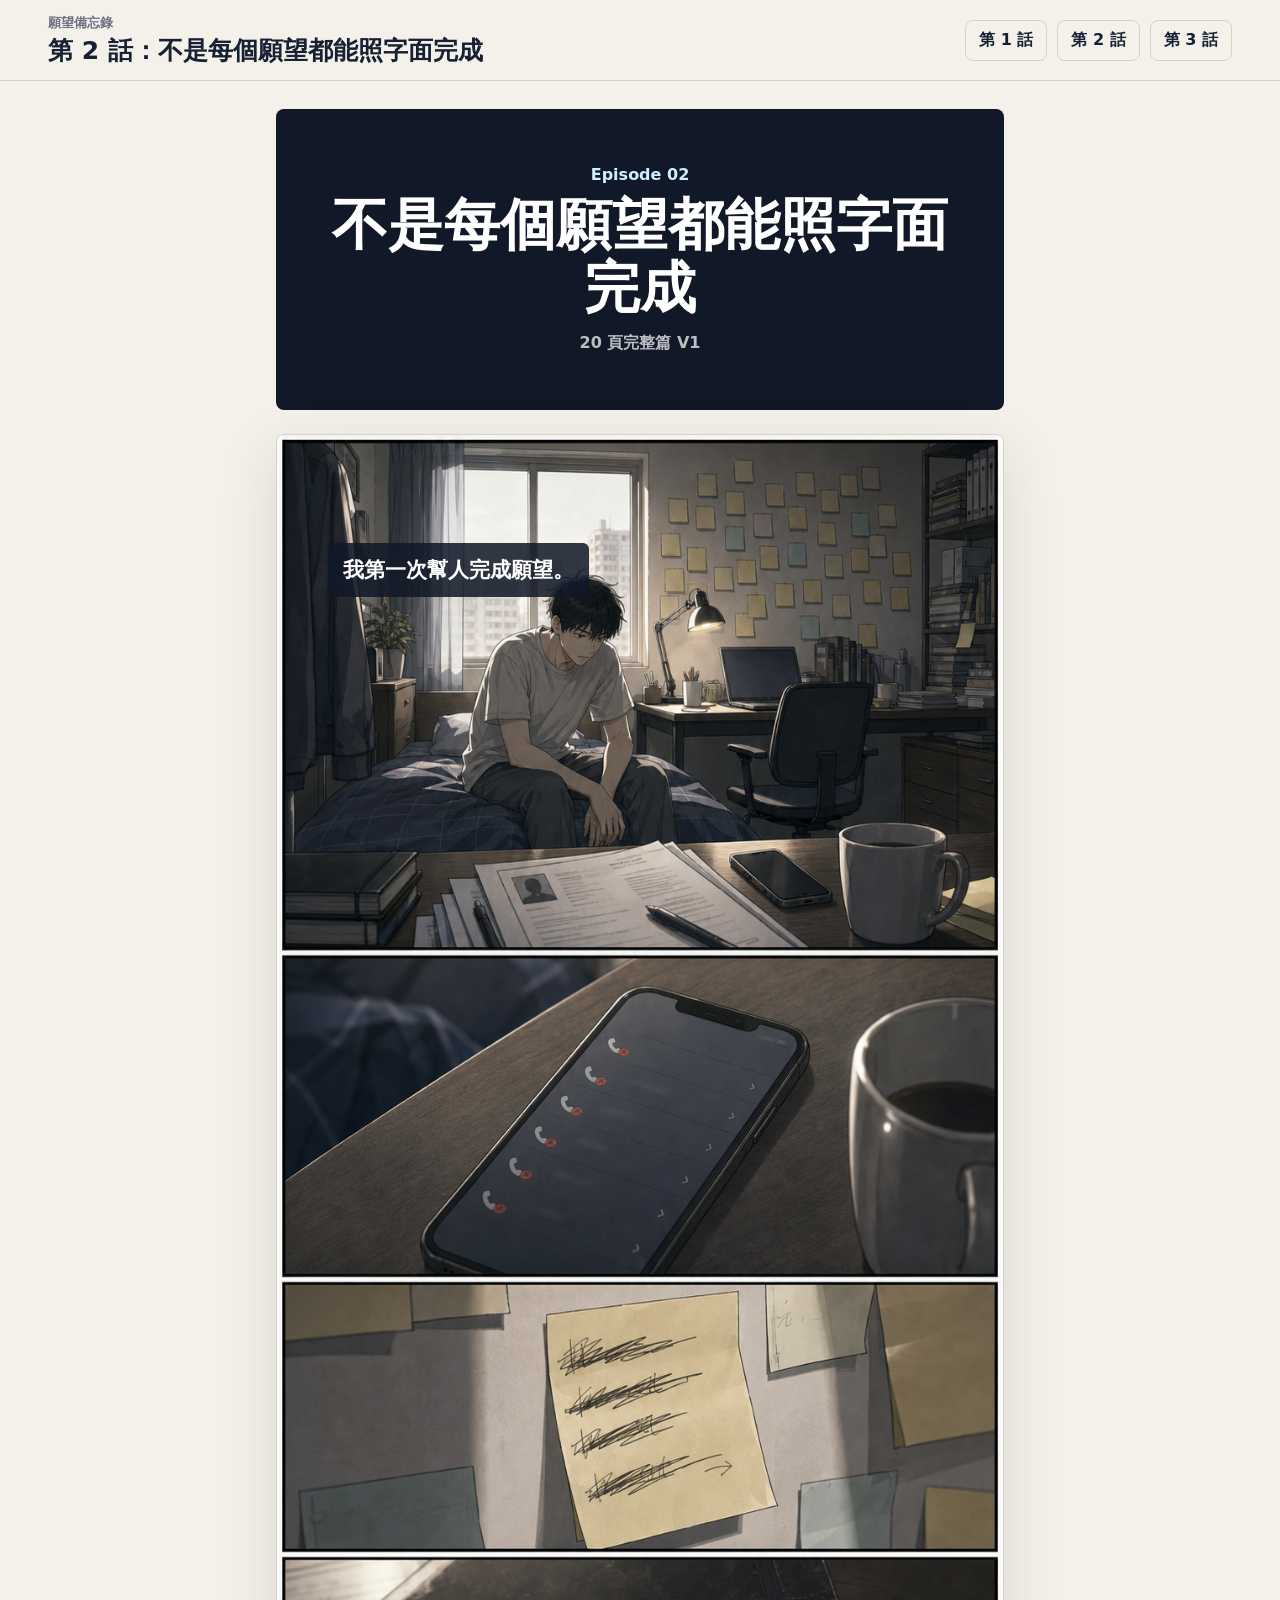
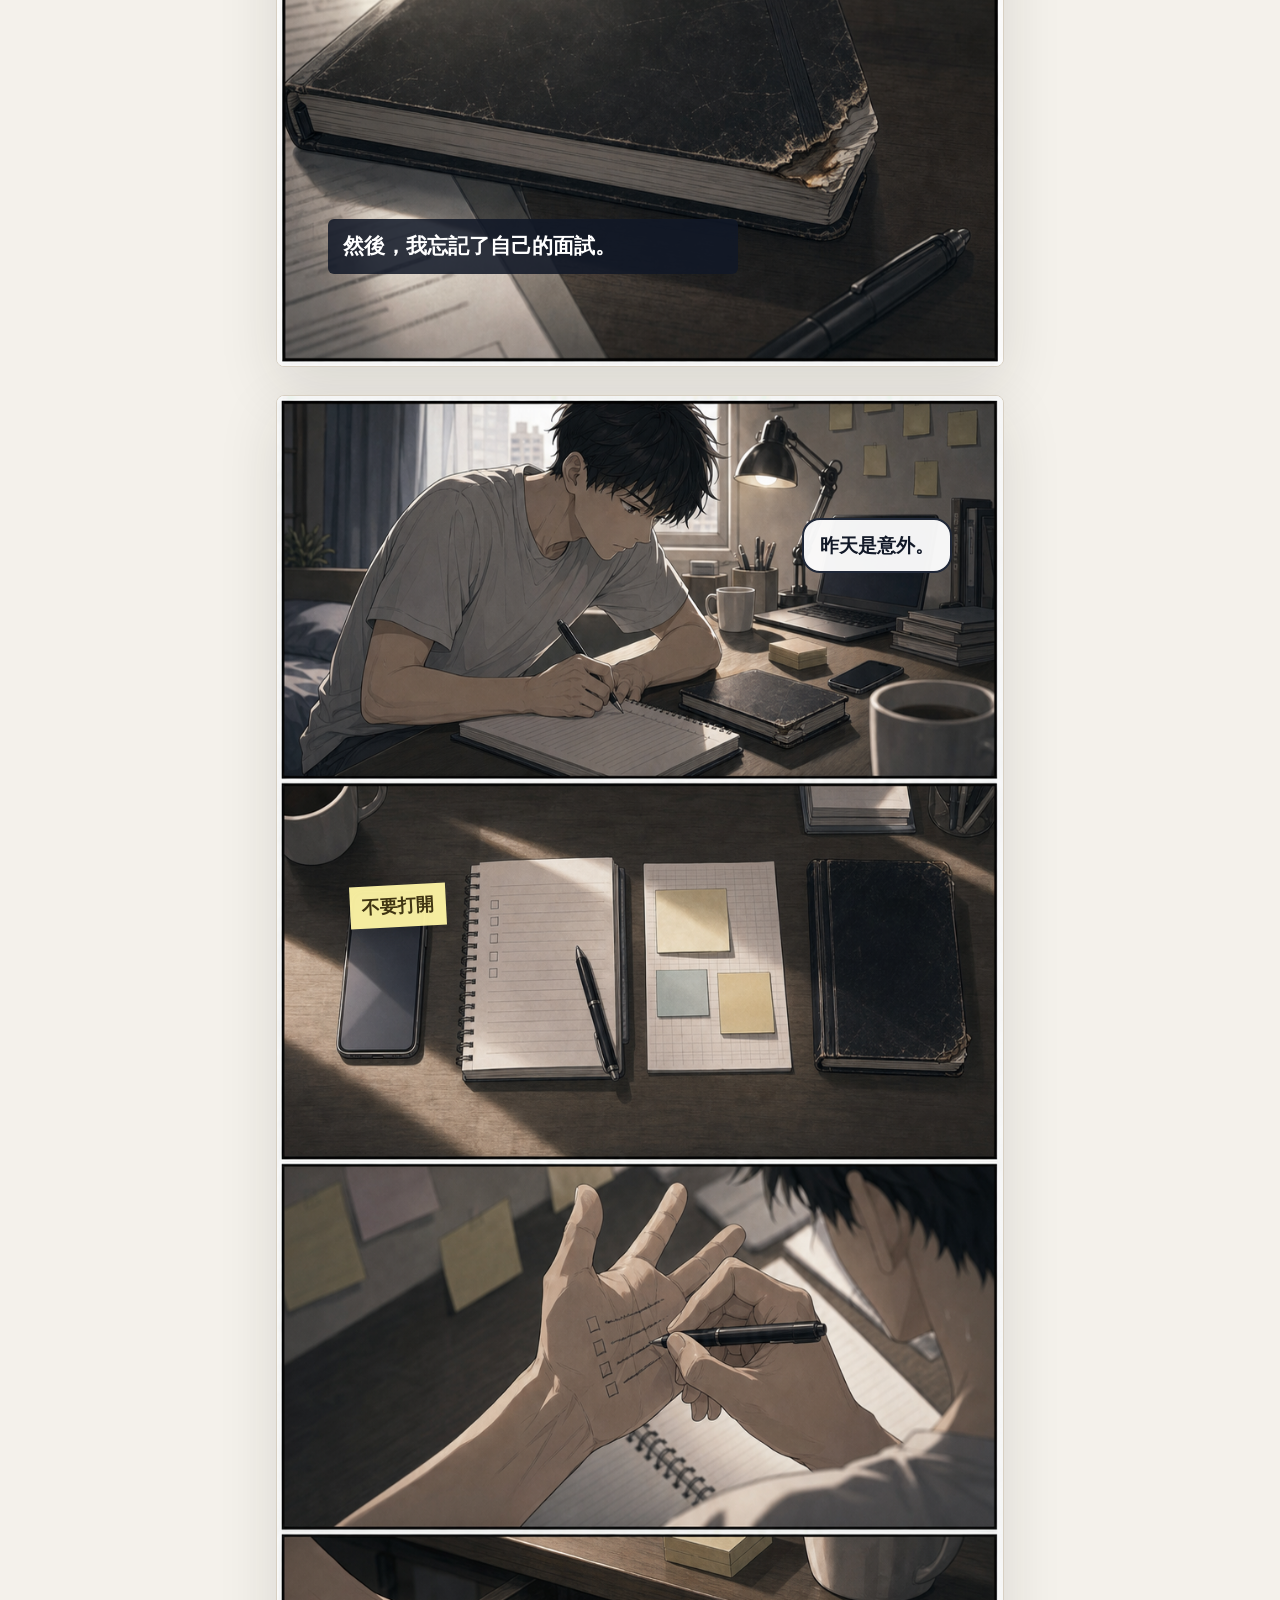
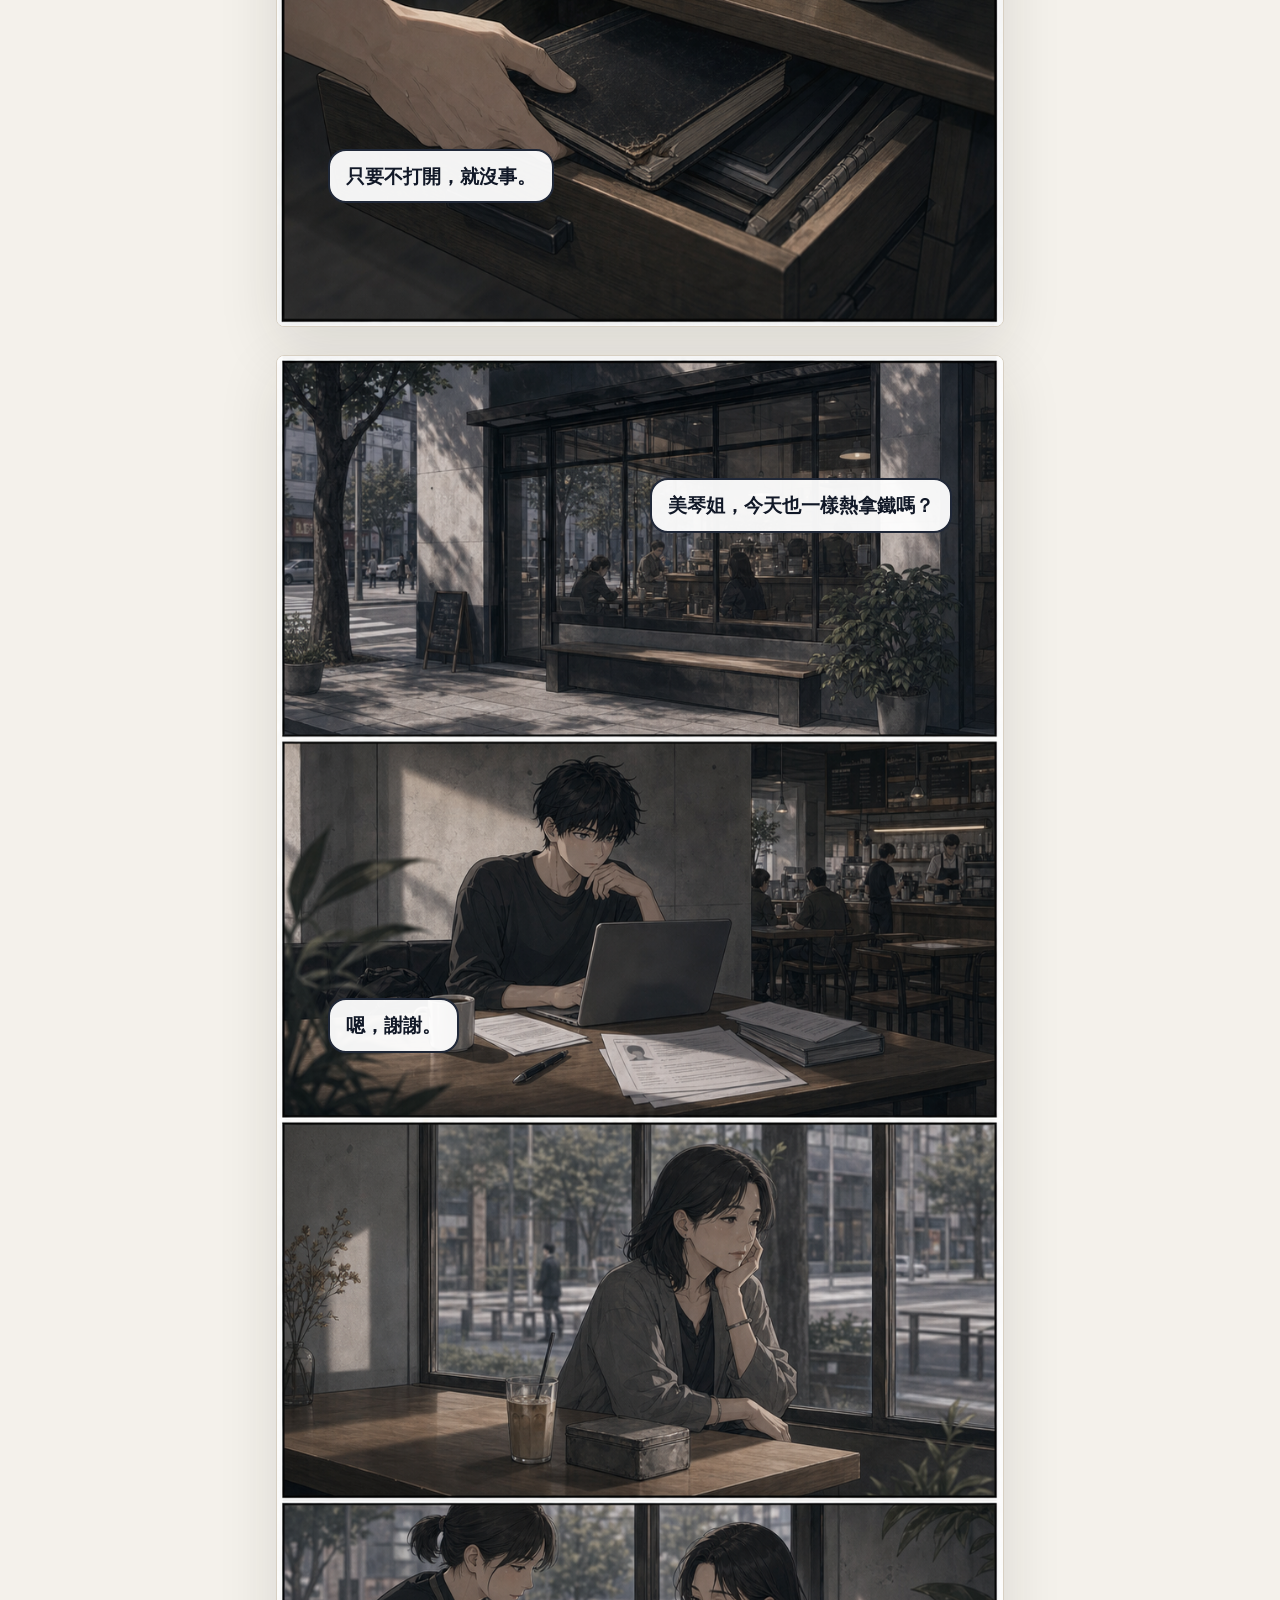
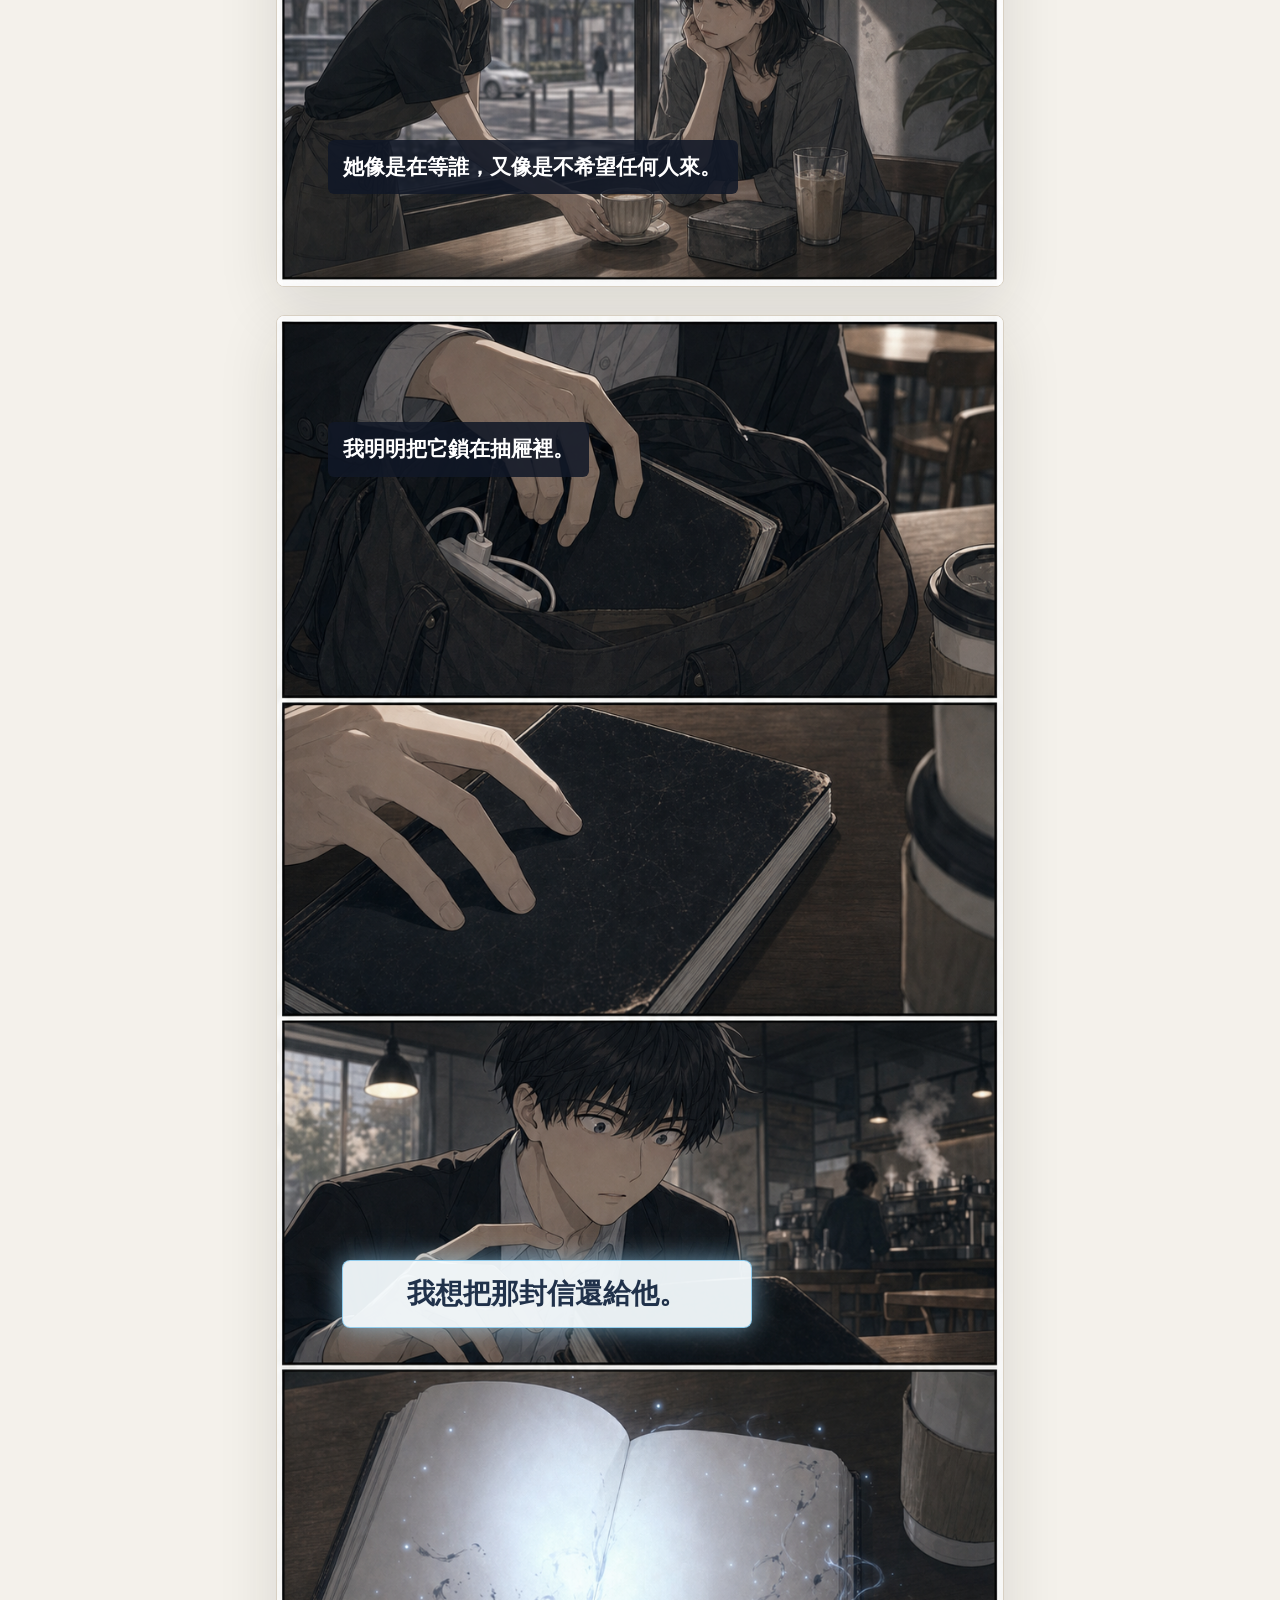
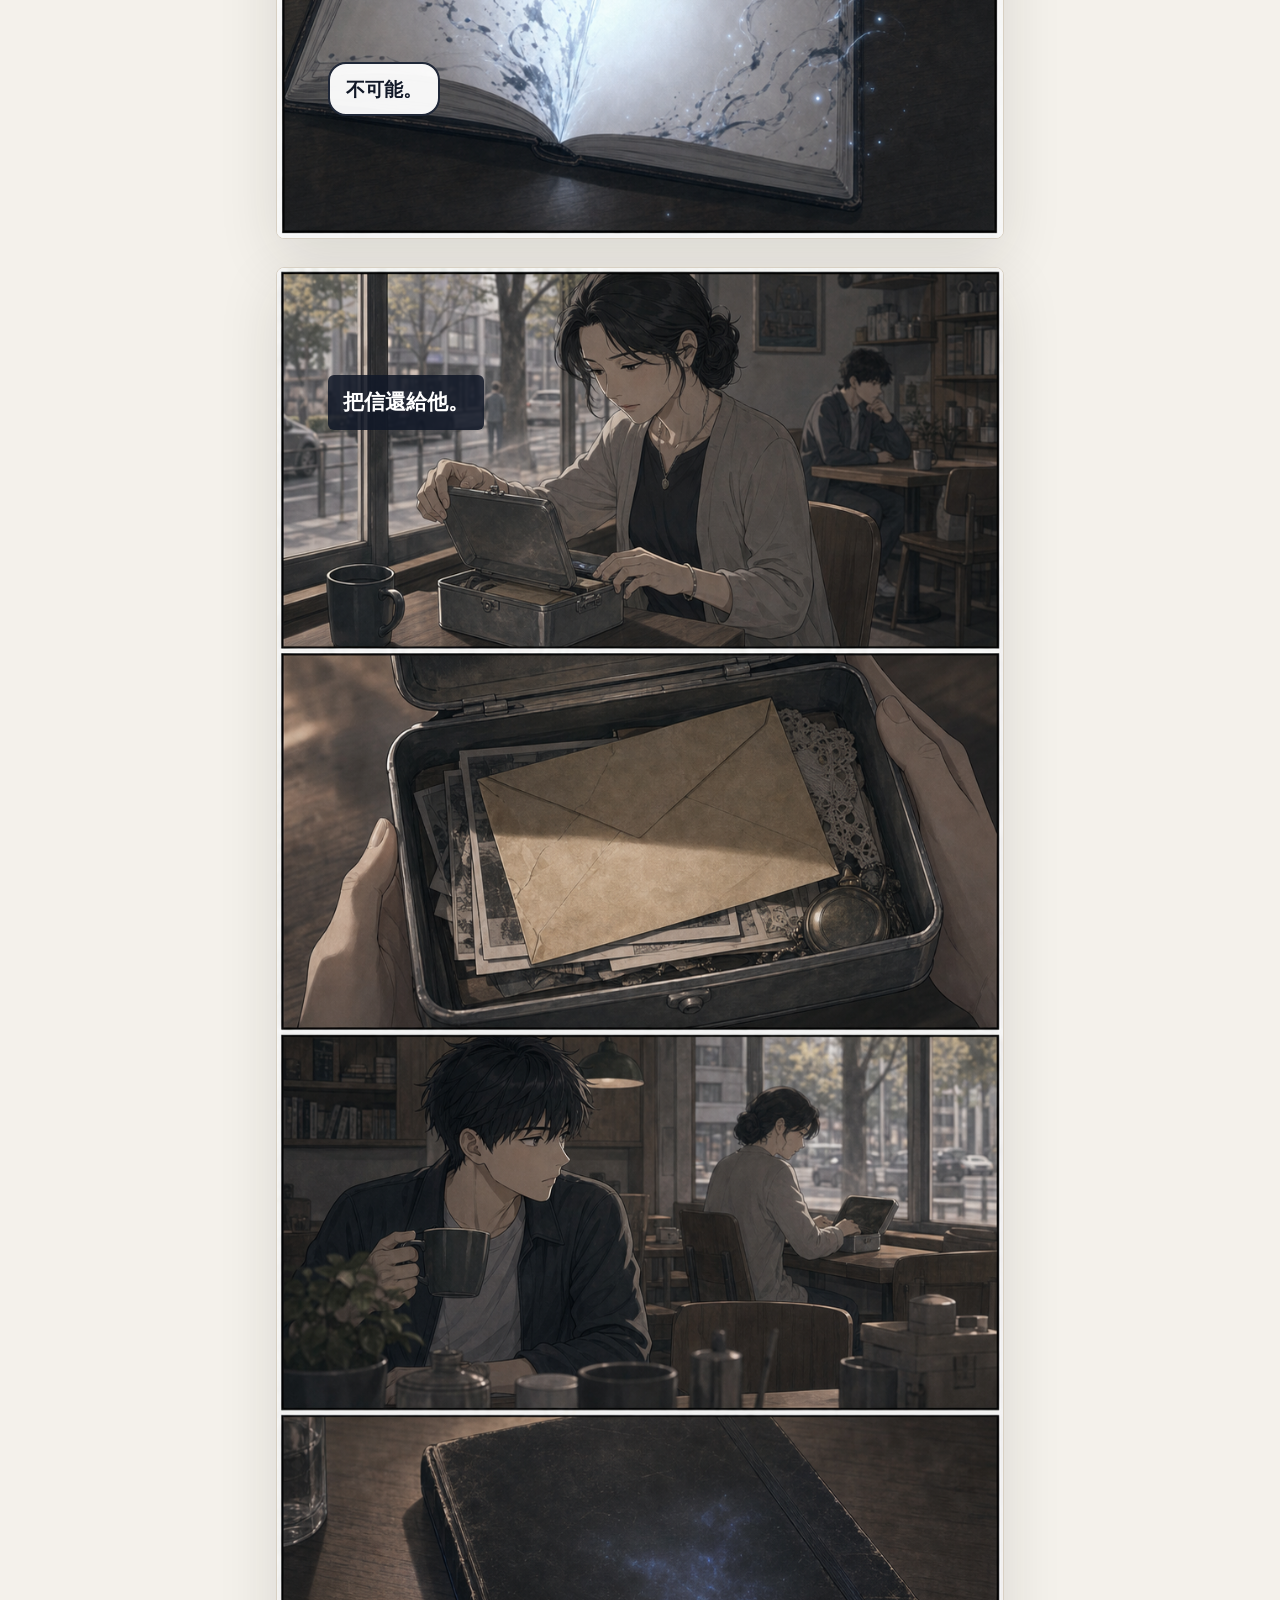
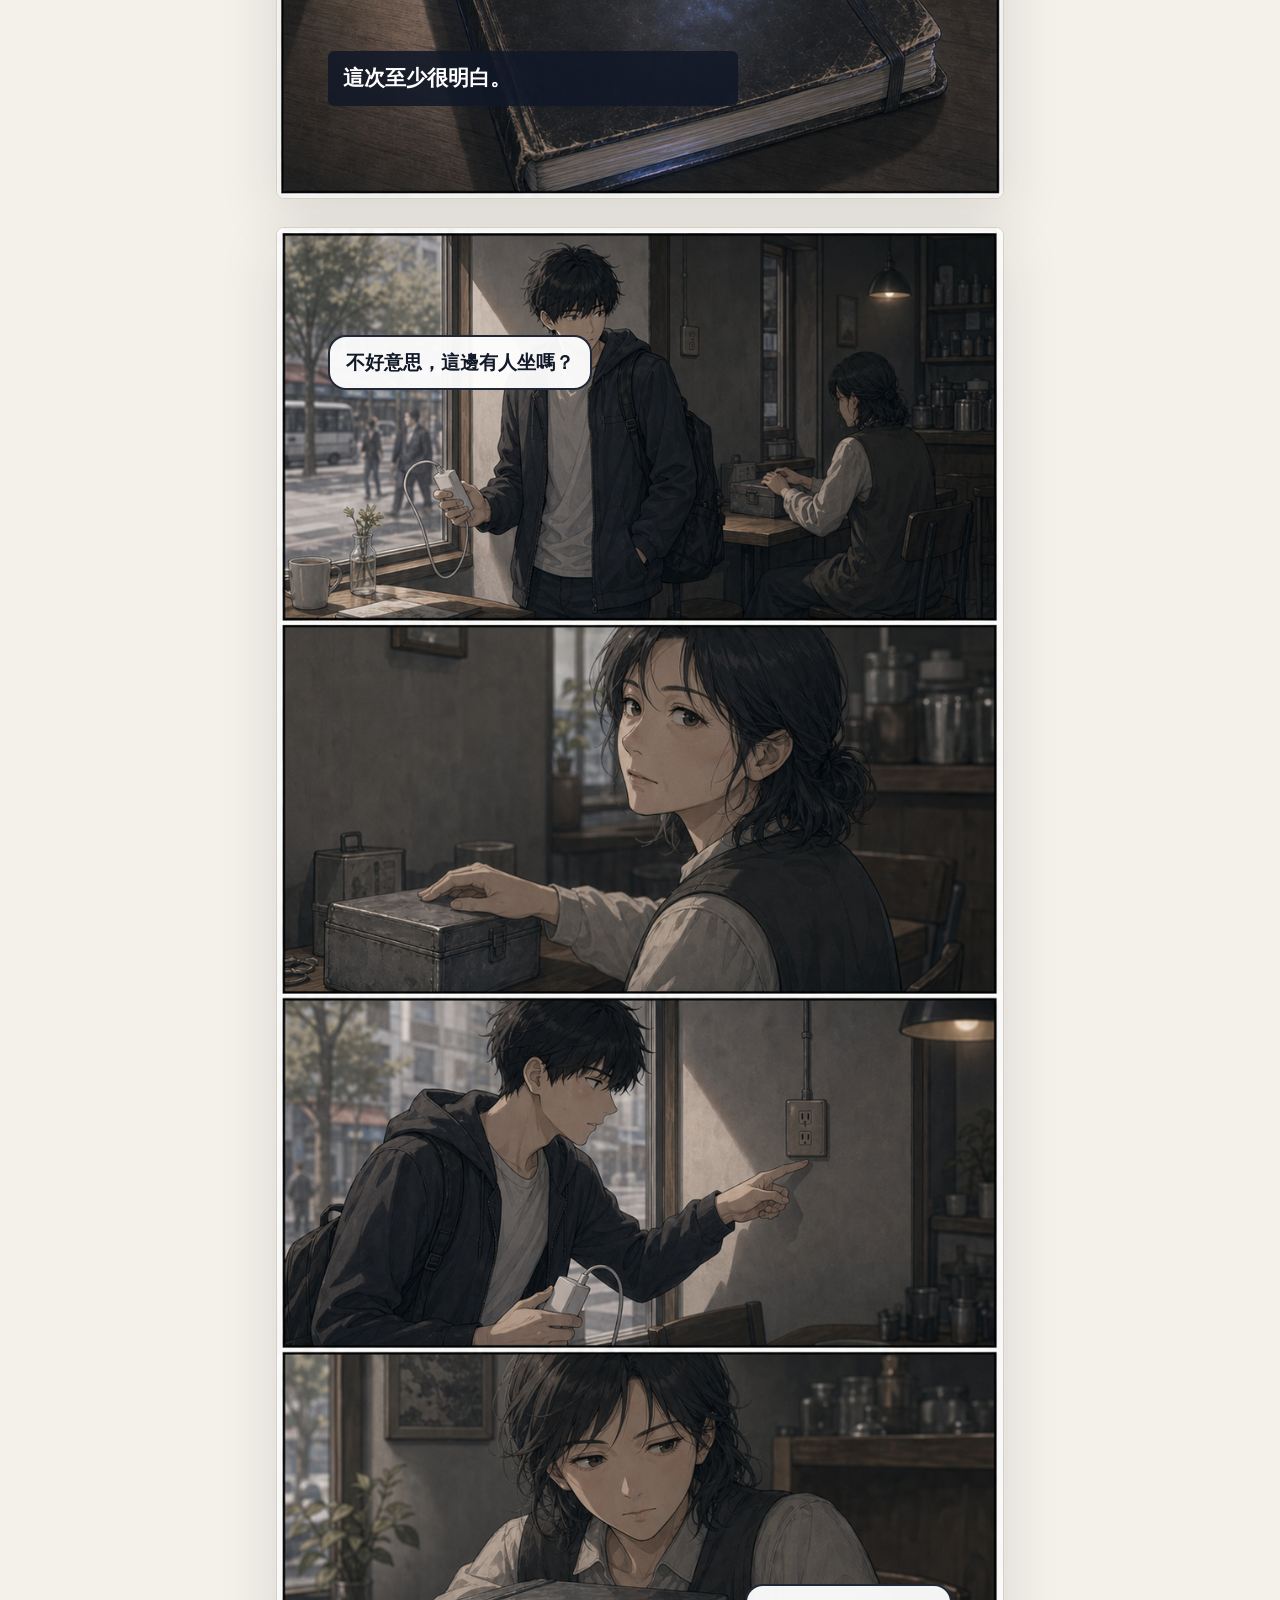
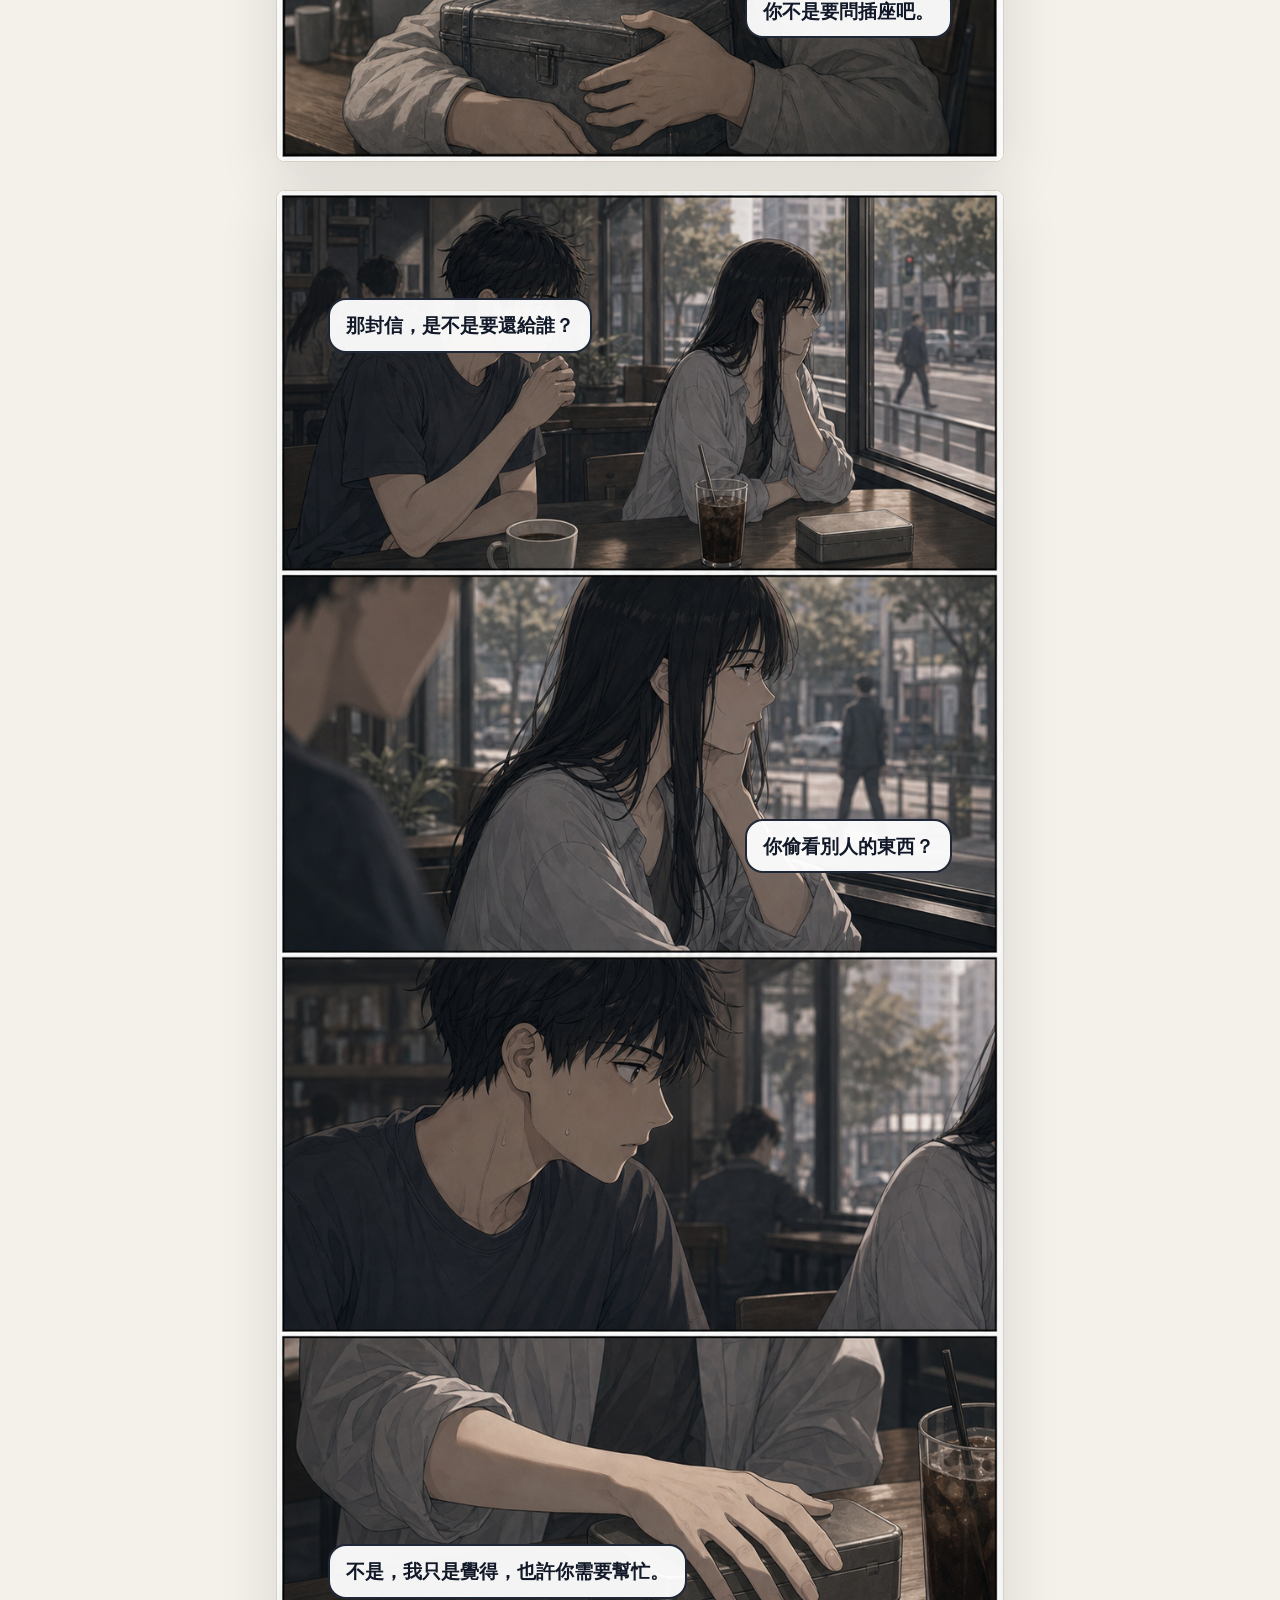
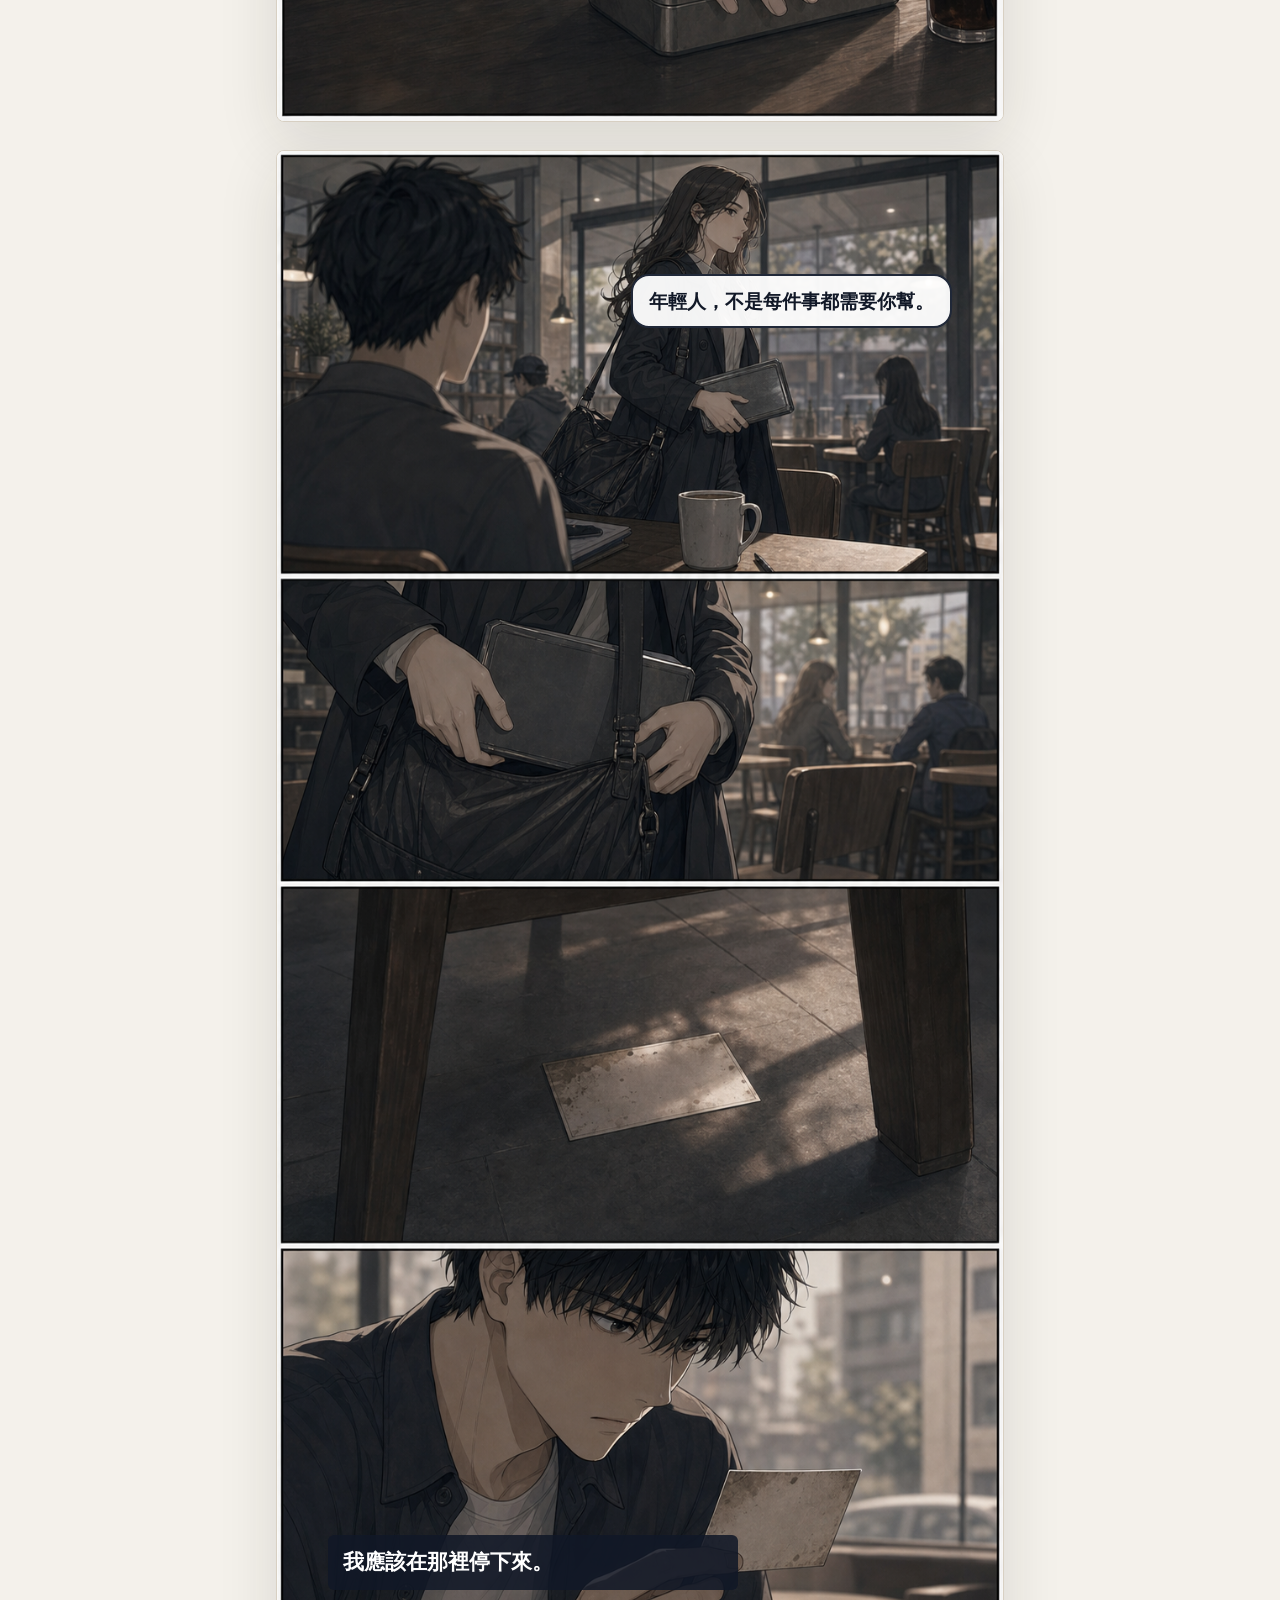
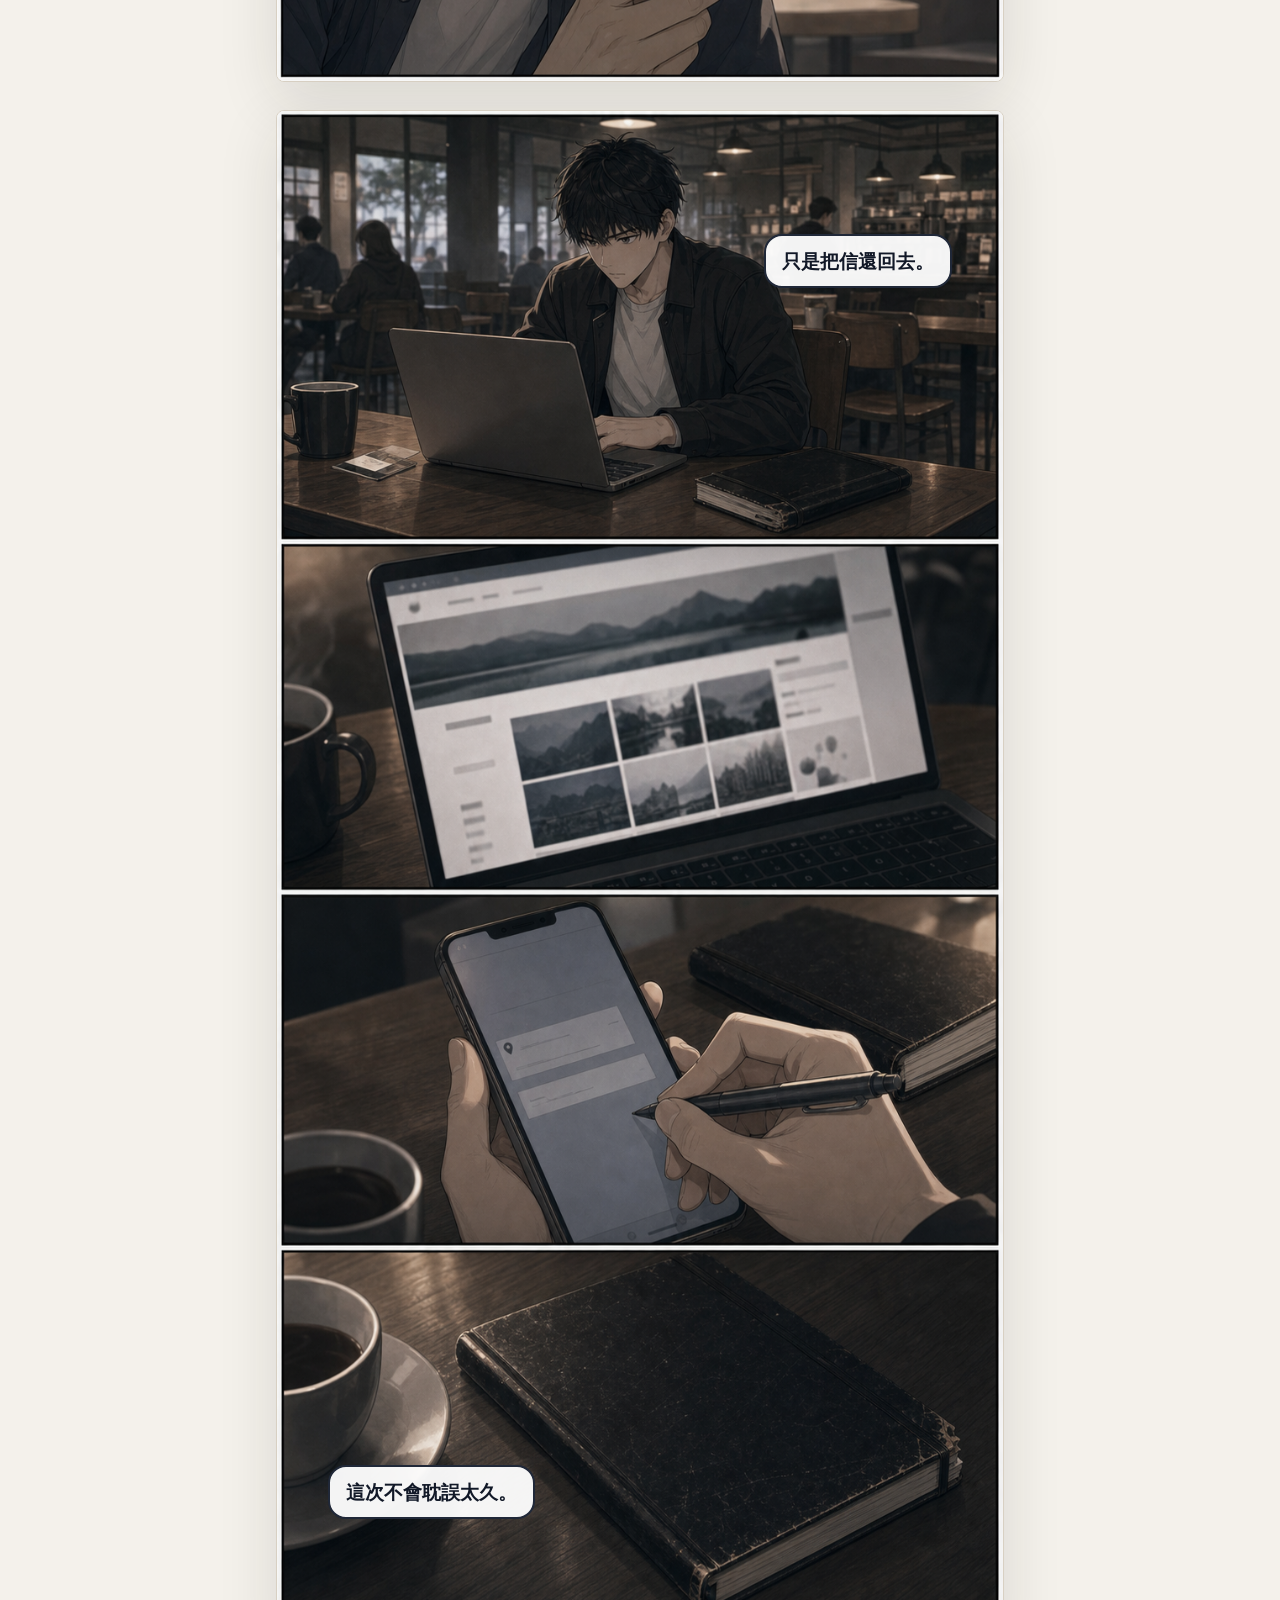
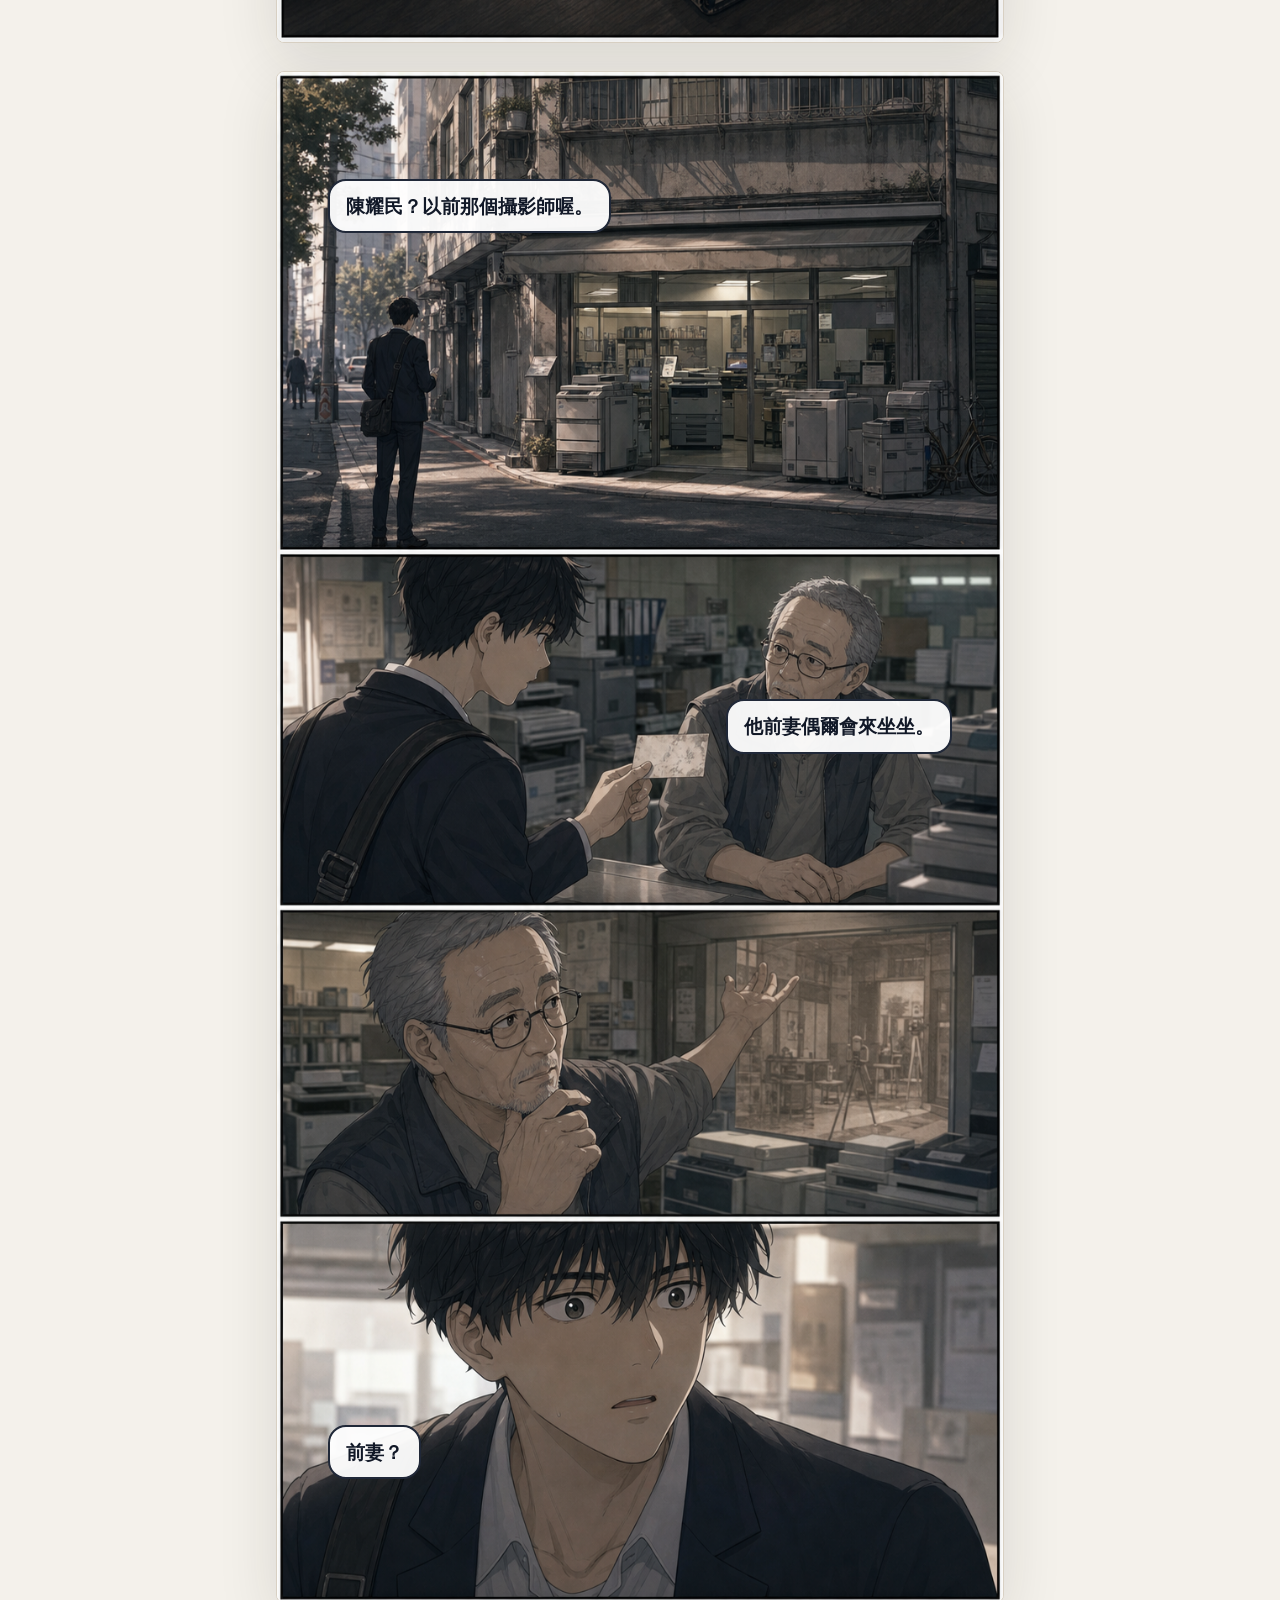
==== commit 7926b61c: "Add episode 3 webcomic reader" ====
--- a/episode-02.html
+++ b/episode-02.html
@@ -16,6 +16,7 @@
     <nav class="reader-nav">
       <a href="./index.html">第 1 話</a>
       <a href="#top">第 2 話</a>
+      <a href="./episode-03.html">第 3 話</a>
     </nav>
   </header>
 
@@ -172,6 +173,7 @@
       <p>To be continued</p>
       <h2>下一話：若音的空白頁</h2>
       <a class="episode-link" href="./index.html">回到第 1 話</a>
+      <a class="episode-link" href="./episode-03.html">閱讀第 3 話</a>
     </section>
   </main>
 </body>
--- a/episode-01-reader.css
+++ b/episode-01-reader.css
@@ -277,6 +277,73 @@
 .p10 .c10 { left: 7%; bottom: 18%; }
 .p10 .c11 { bottom: 7%; left: 7%; right: 7%; }
 
+.p11 .p11-alert { right: 8%; top: 10%; width: min(300px, 70%); }
+.p11 .b10 { left: 9%; top: 34%; }
+.p11 .c12 { bottom: 8%; left: 7%; right: 7%; }
+
+.p12 .b11 { left: 7%; top: 12%; max-width: 360px; }
+.p12 .b12 { right: 7%; top: 44%; max-width: 340px; }
+.p12 .c13 { bottom: 8%; left: 7%; right: 7%; }
+
+.p13 .c14 { left: 7%; top: 8%; right: 7%; }
+.p13 .b13 { right: 7%; top: 38%; max-width: 360px; }
+.p13 .c15 { bottom: 8%; left: 7%; right: 7%; }
+
+.p14 .b14 { left: 7%; top: 12%; }
+.p14 .s2 {
+  background: rgba(17, 24, 39, 0.86);
+  border-radius: 999px;
+  color: white;
+  font-size: clamp(22px, 5vw, 42px);
+  font-weight: 900;
+  left: 46%;
+  padding: 10px 18px;
+  position: absolute;
+  top: 36%;
+  z-index: 2;
+}
+.p14 .c16 { left: 7%; top: 50%; }
+.p14 .b15 { bottom: 8%; right: 7%; max-width: 360px; }
+
+.p15 .b16 { left: 7%; top: 12%; }
+.p15 .c17 { left: 7%; top: 46%; right: 7%; }
+.p15 .c18 { bottom: 8%; left: 7%; right: 7%; }
+
+.voice {
+  background: rgba(246, 252, 255, 0.95);
+  border: 1px solid rgba(122, 195, 235, 0.8);
+  border-radius: 999px;
+  box-shadow: 0 0 26px rgba(161, 221, 255, 0.65);
+  color: #20314a;
+  font-size: clamp(18px, 3vw, 28px);
+  font-weight: 900;
+  line-height: 1.35;
+  padding: 14px 20px;
+  position: absolute;
+  z-index: 2;
+}
+.p16 .v1 { left: 8%; right: 8%; top: 12%; text-align: center; }
+.p16 .c19 { left: 7%; top: 50%; }
+.p16 .c20 { bottom: 8%; left: 7%; right: 7%; }
+
+.p17 .w3 { left: 8%; right: 8%; top: 12%; text-align: center; }
+.p17 .c21 { left: 7%; top: 42%; }
+.p17 .b17 { right: 9%; top: 55%; }
+.p17 .c22 { bottom: 8%; left: 7%; right: 7%; }
+
+.p18 .p18-message { left: 8%; top: 12%; width: min(330px, 70%); }
+.p18 .c23 { left: 7%; top: 48%; }
+.p18 .c24 { bottom: 8%; left: 7%; right: 7%; }
+
+.p19 .p19-alert { right: 8%; top: 10%; width: min(300px, 70%); }
+.p19 .c25 { left: 7%; top: 44%; }
+.p19 .c26 { bottom: 8%; left: 7%; right: 7%; }
+
+.p20 .b18 { left: 8%; top: 12%; }
+.p20 .c27 { left: 7%; top: 38%; }
+.p20 .w4 { left: 8%; right: 8%; top: 56%; text-align: center; }
+.p20 .c28 { bottom: 8%; left: 7%; right: 7%; }
+
 .end-card {
   margin-top: 36px;
 }
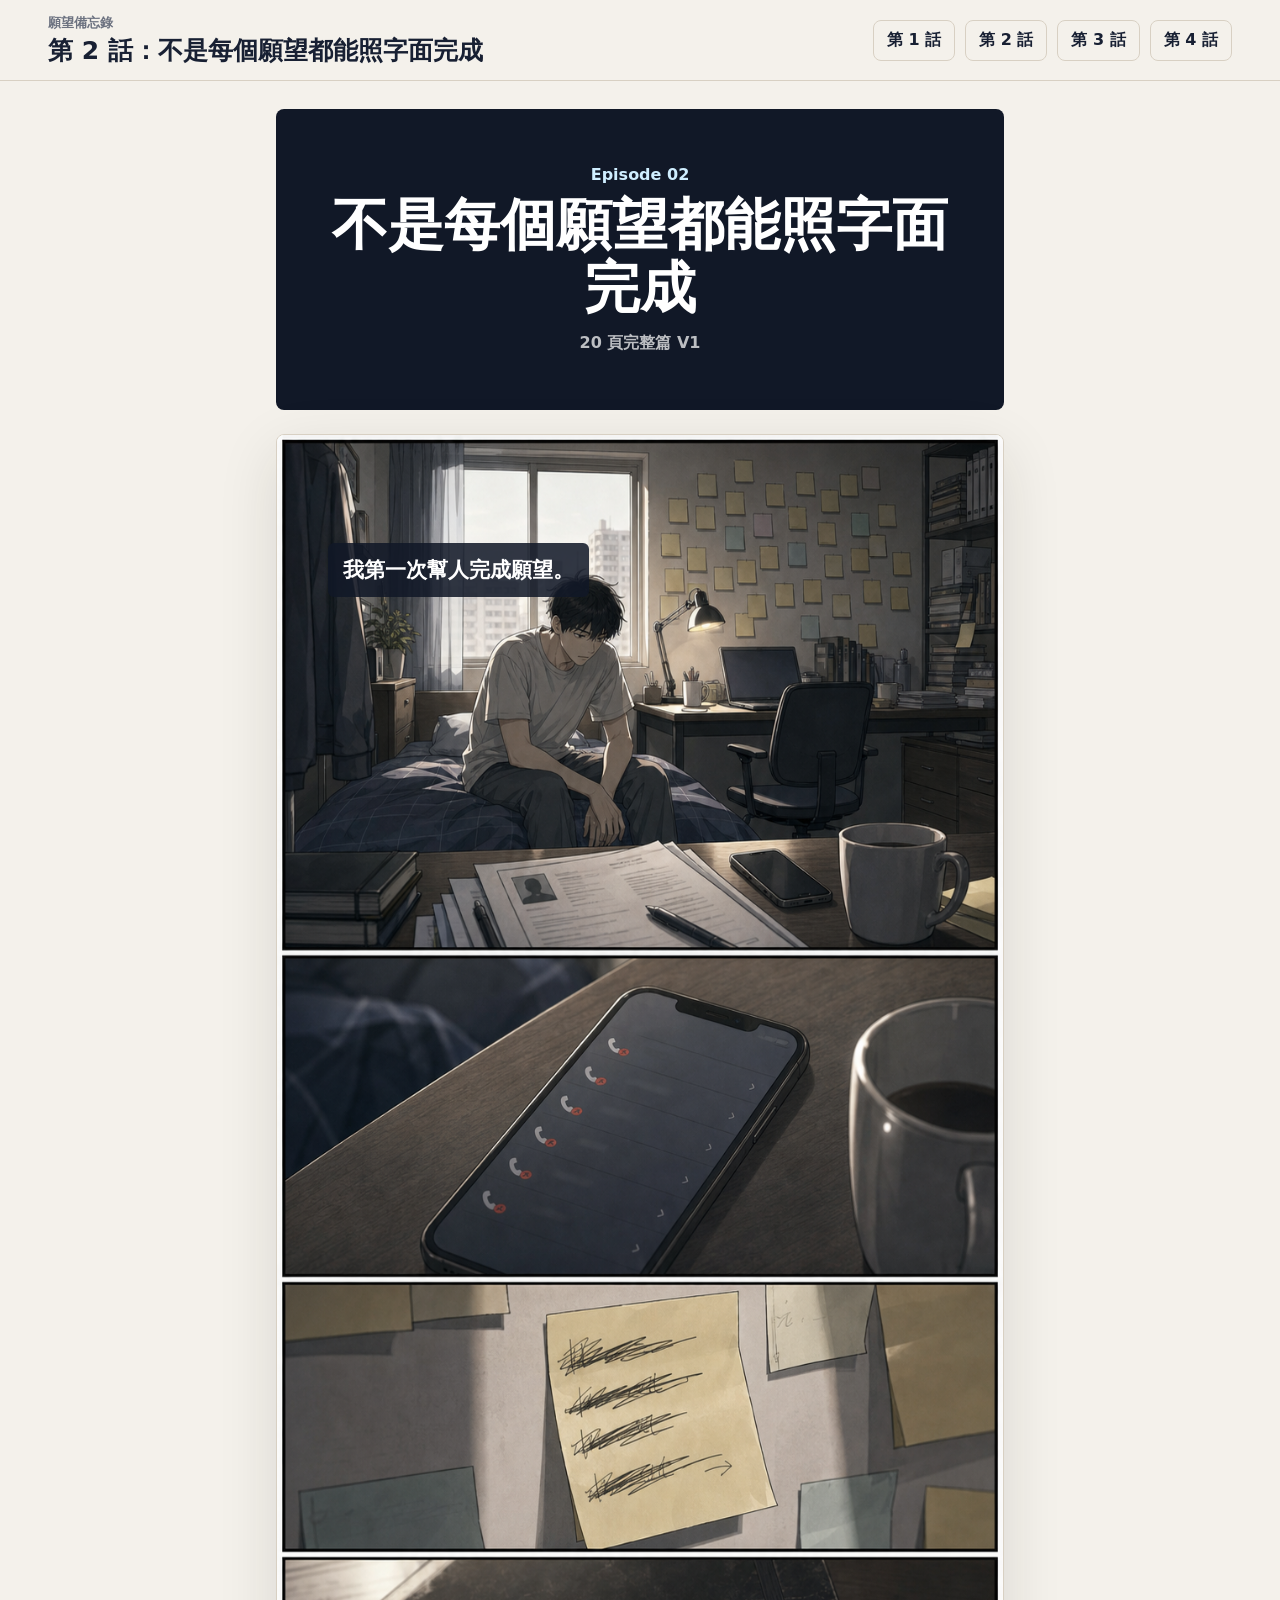
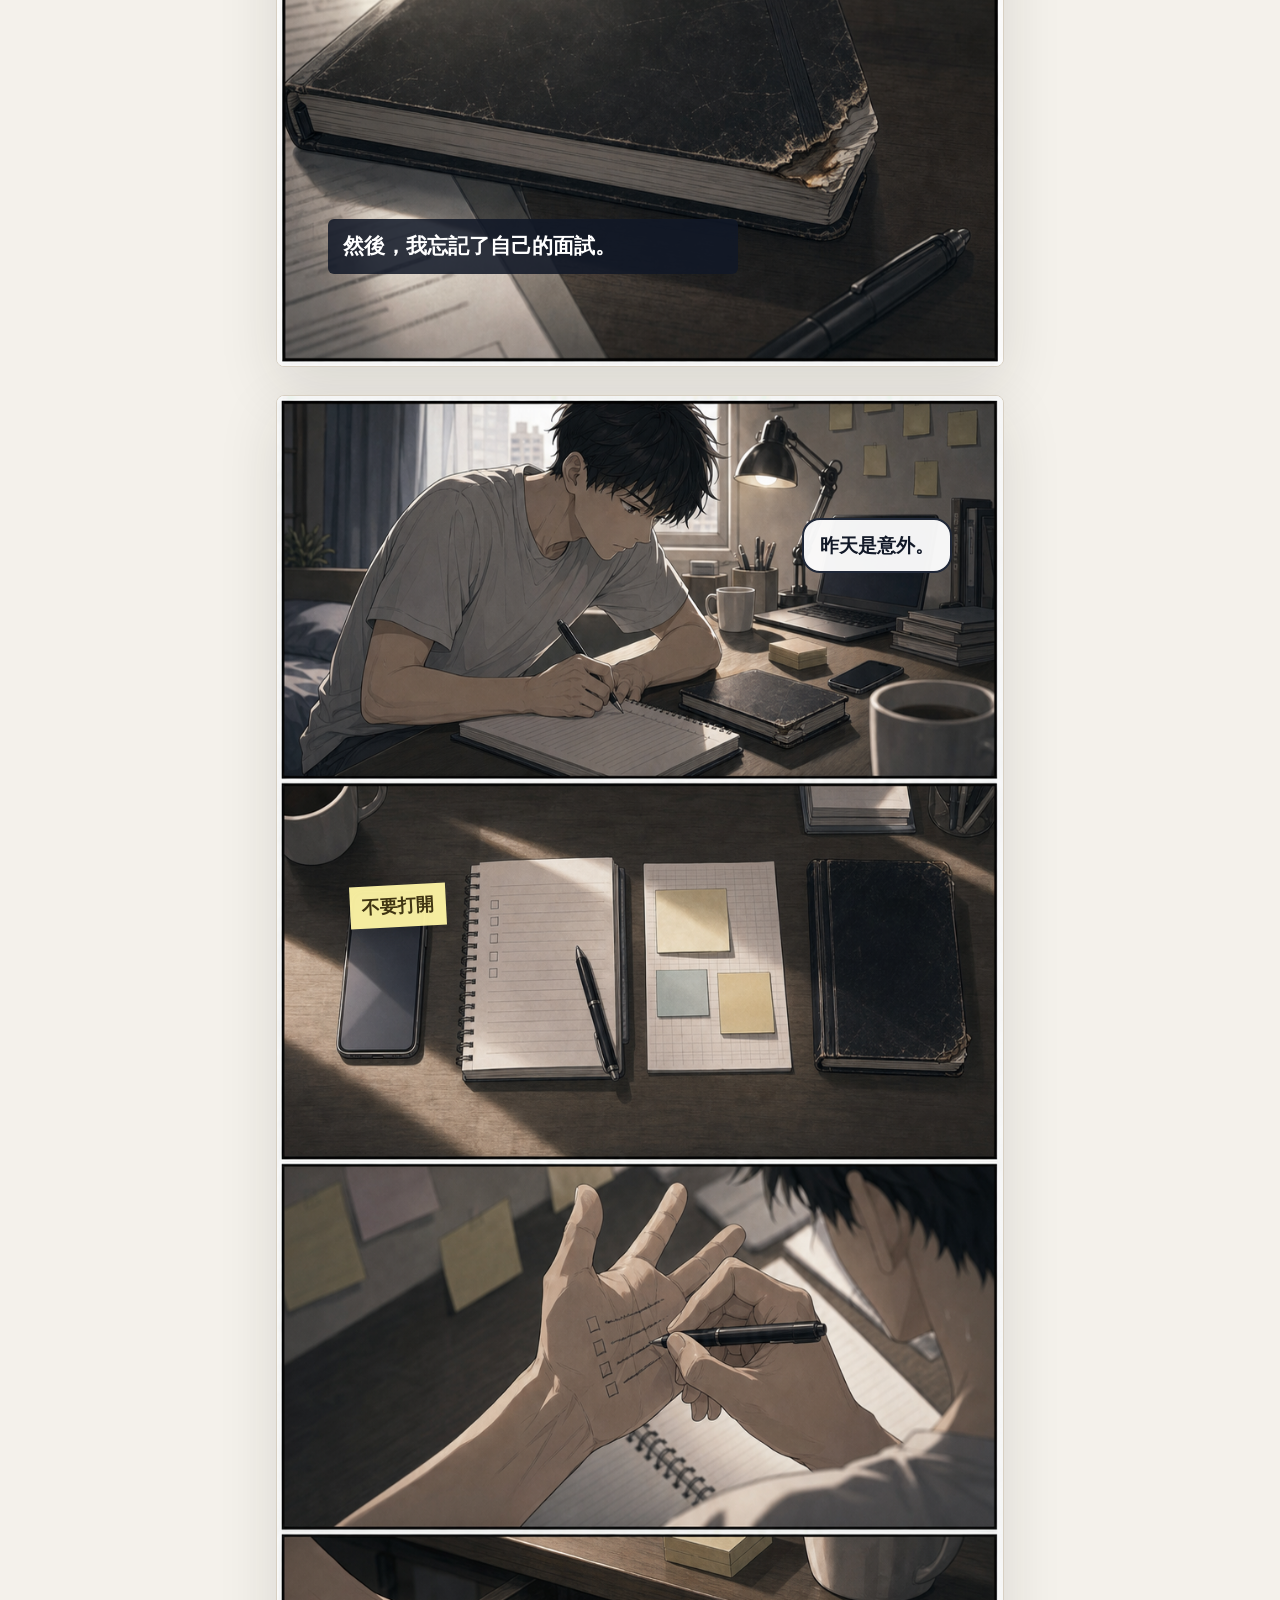
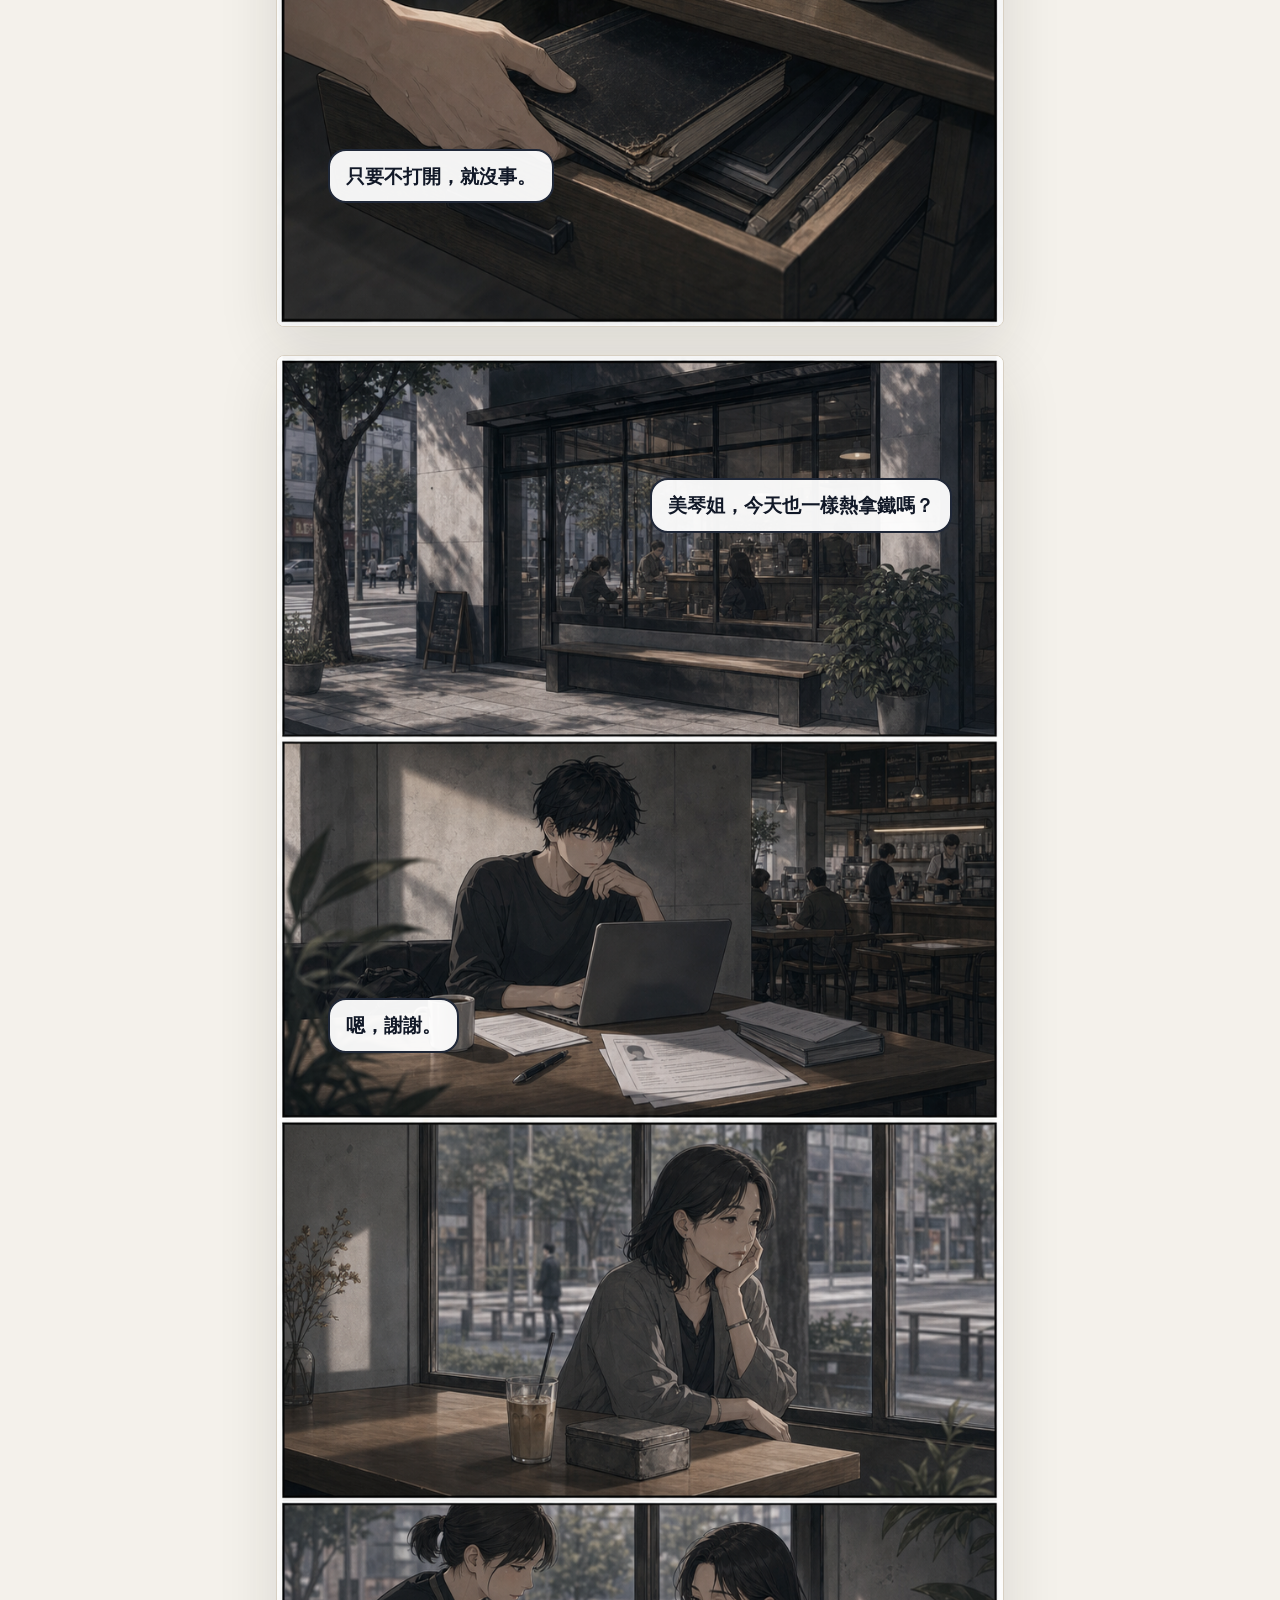
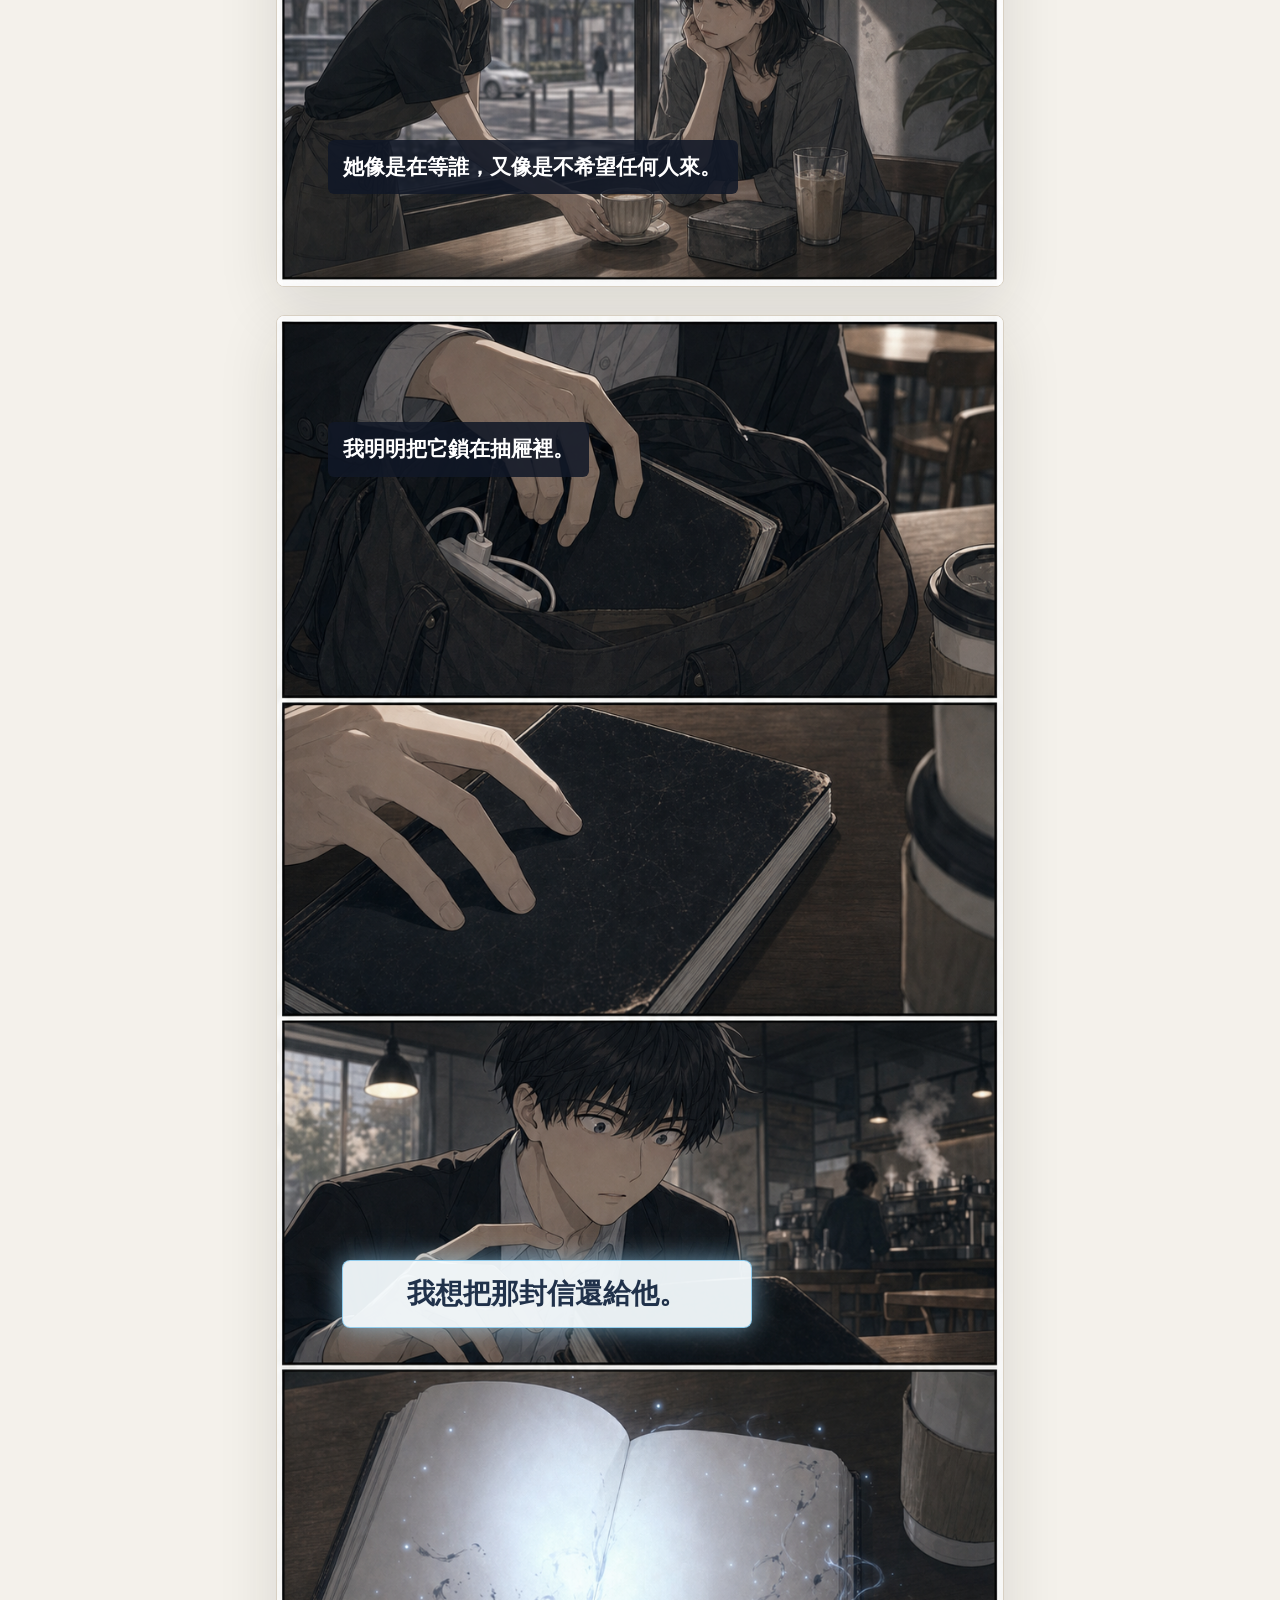
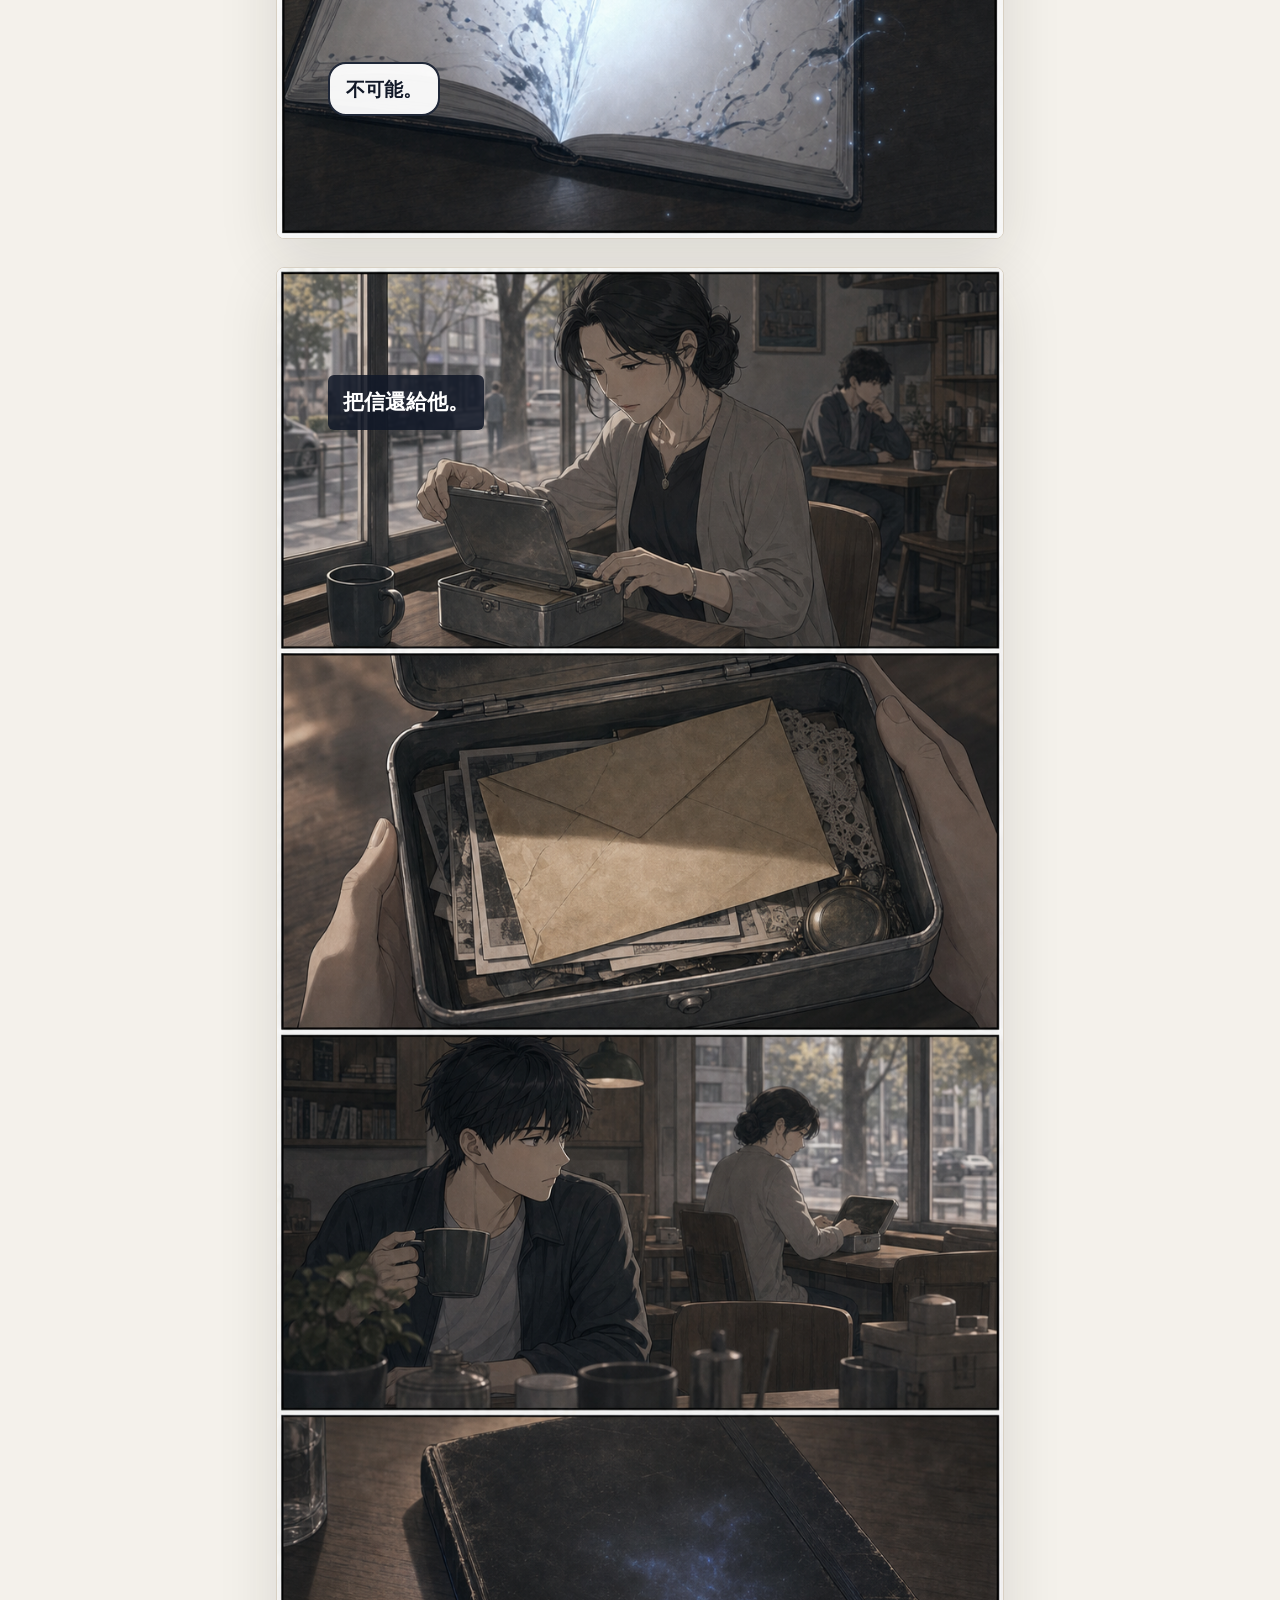
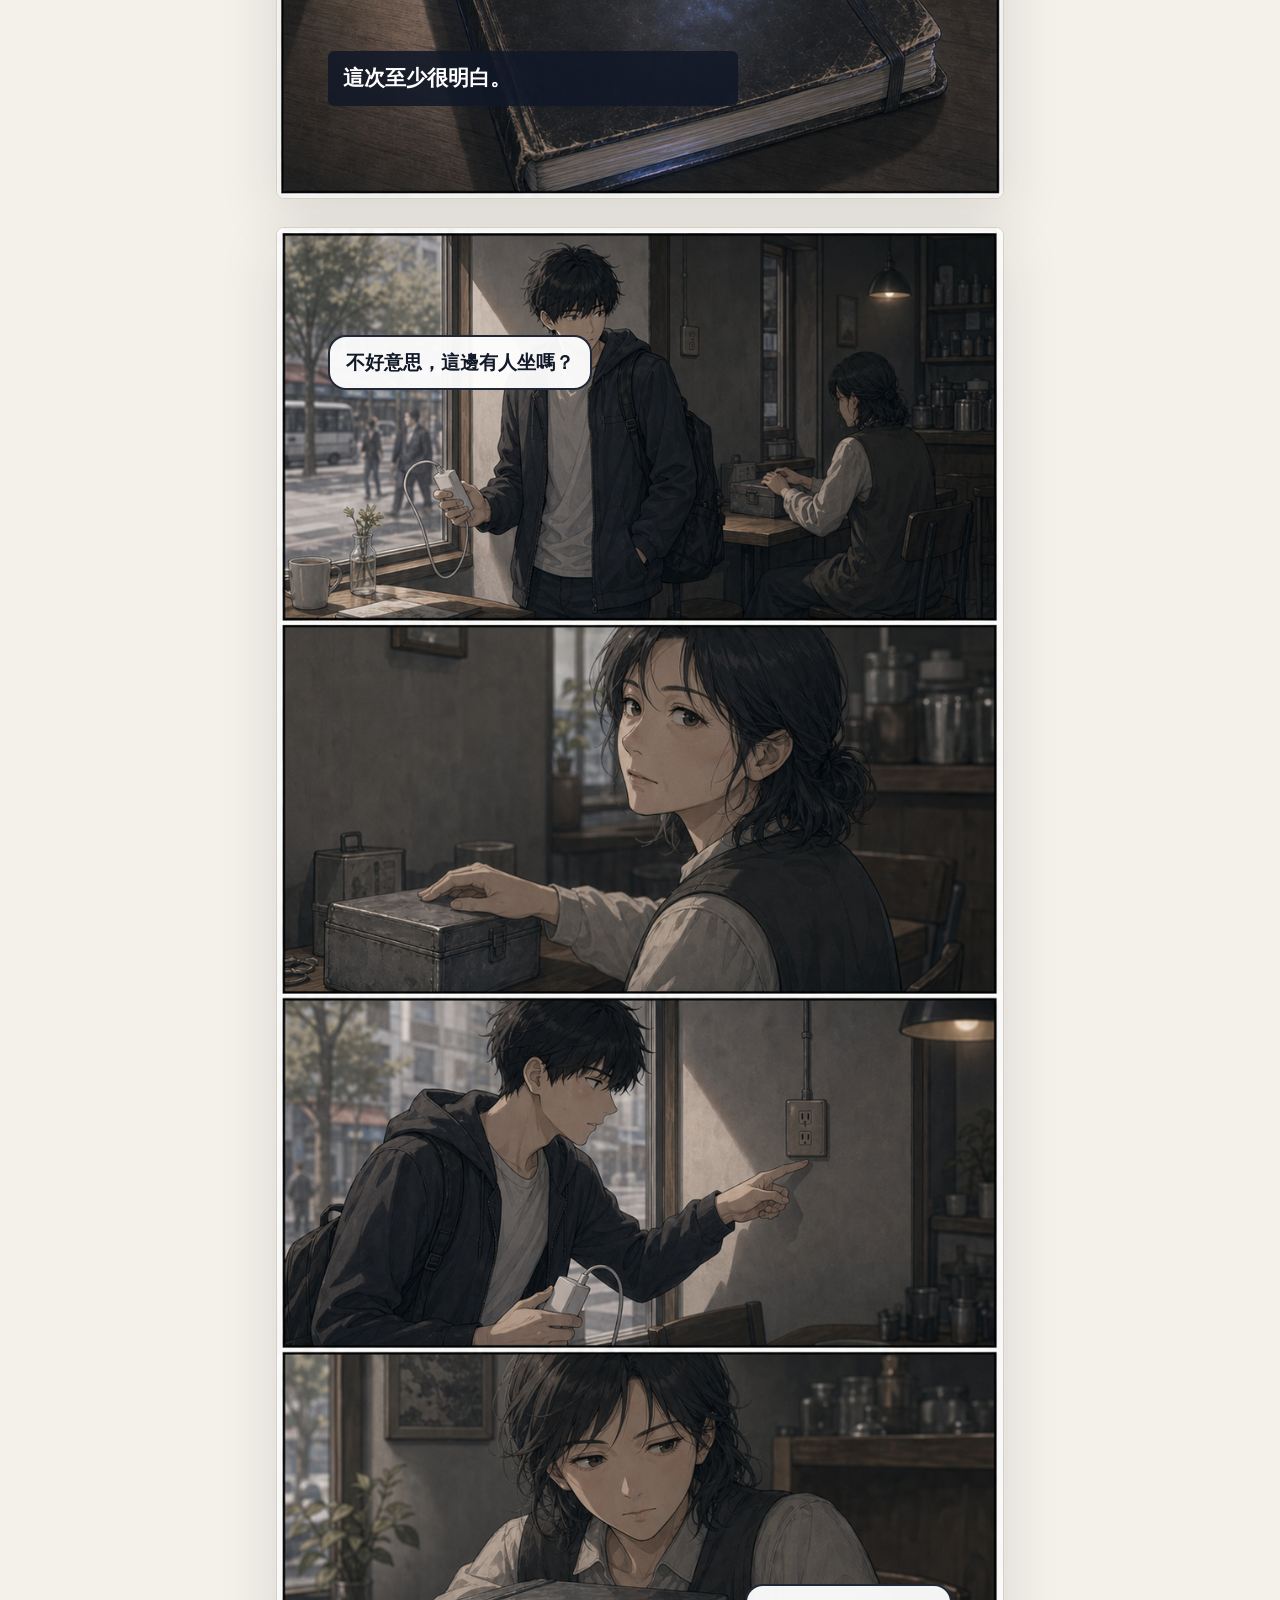
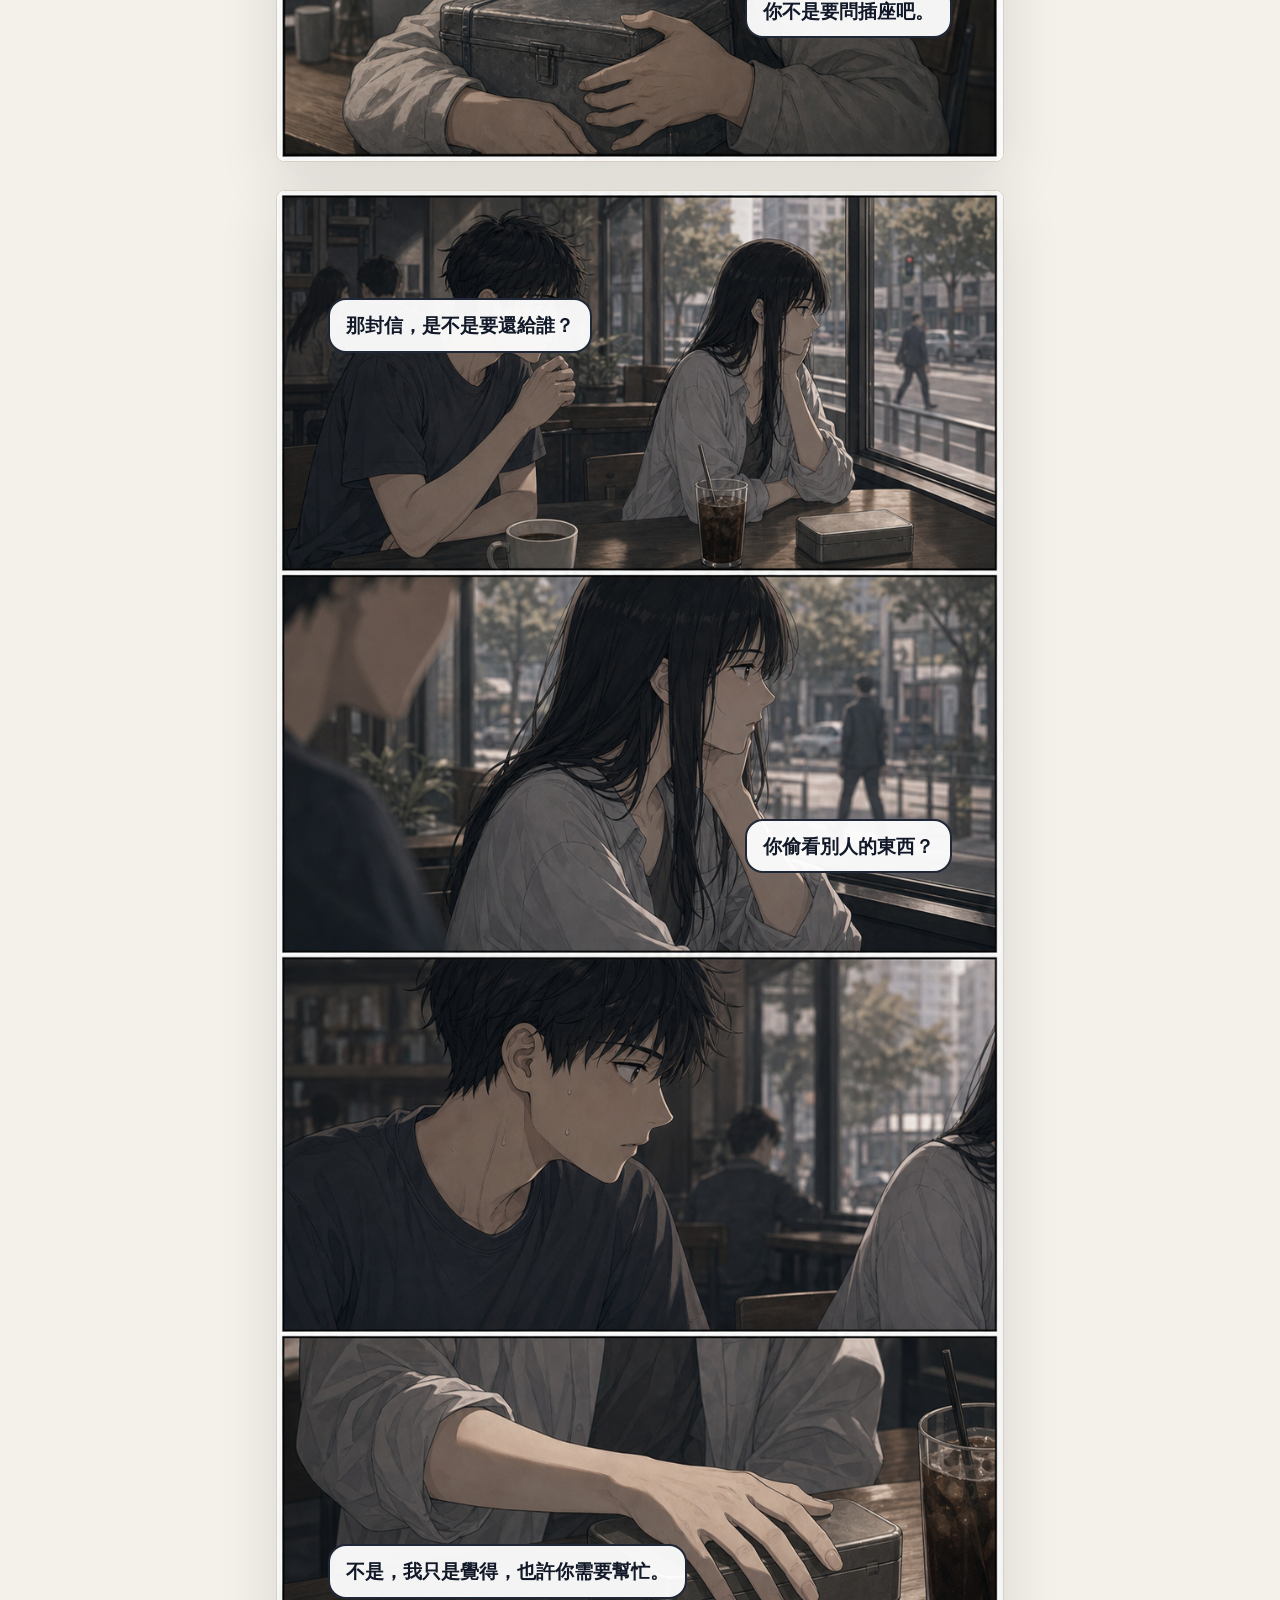
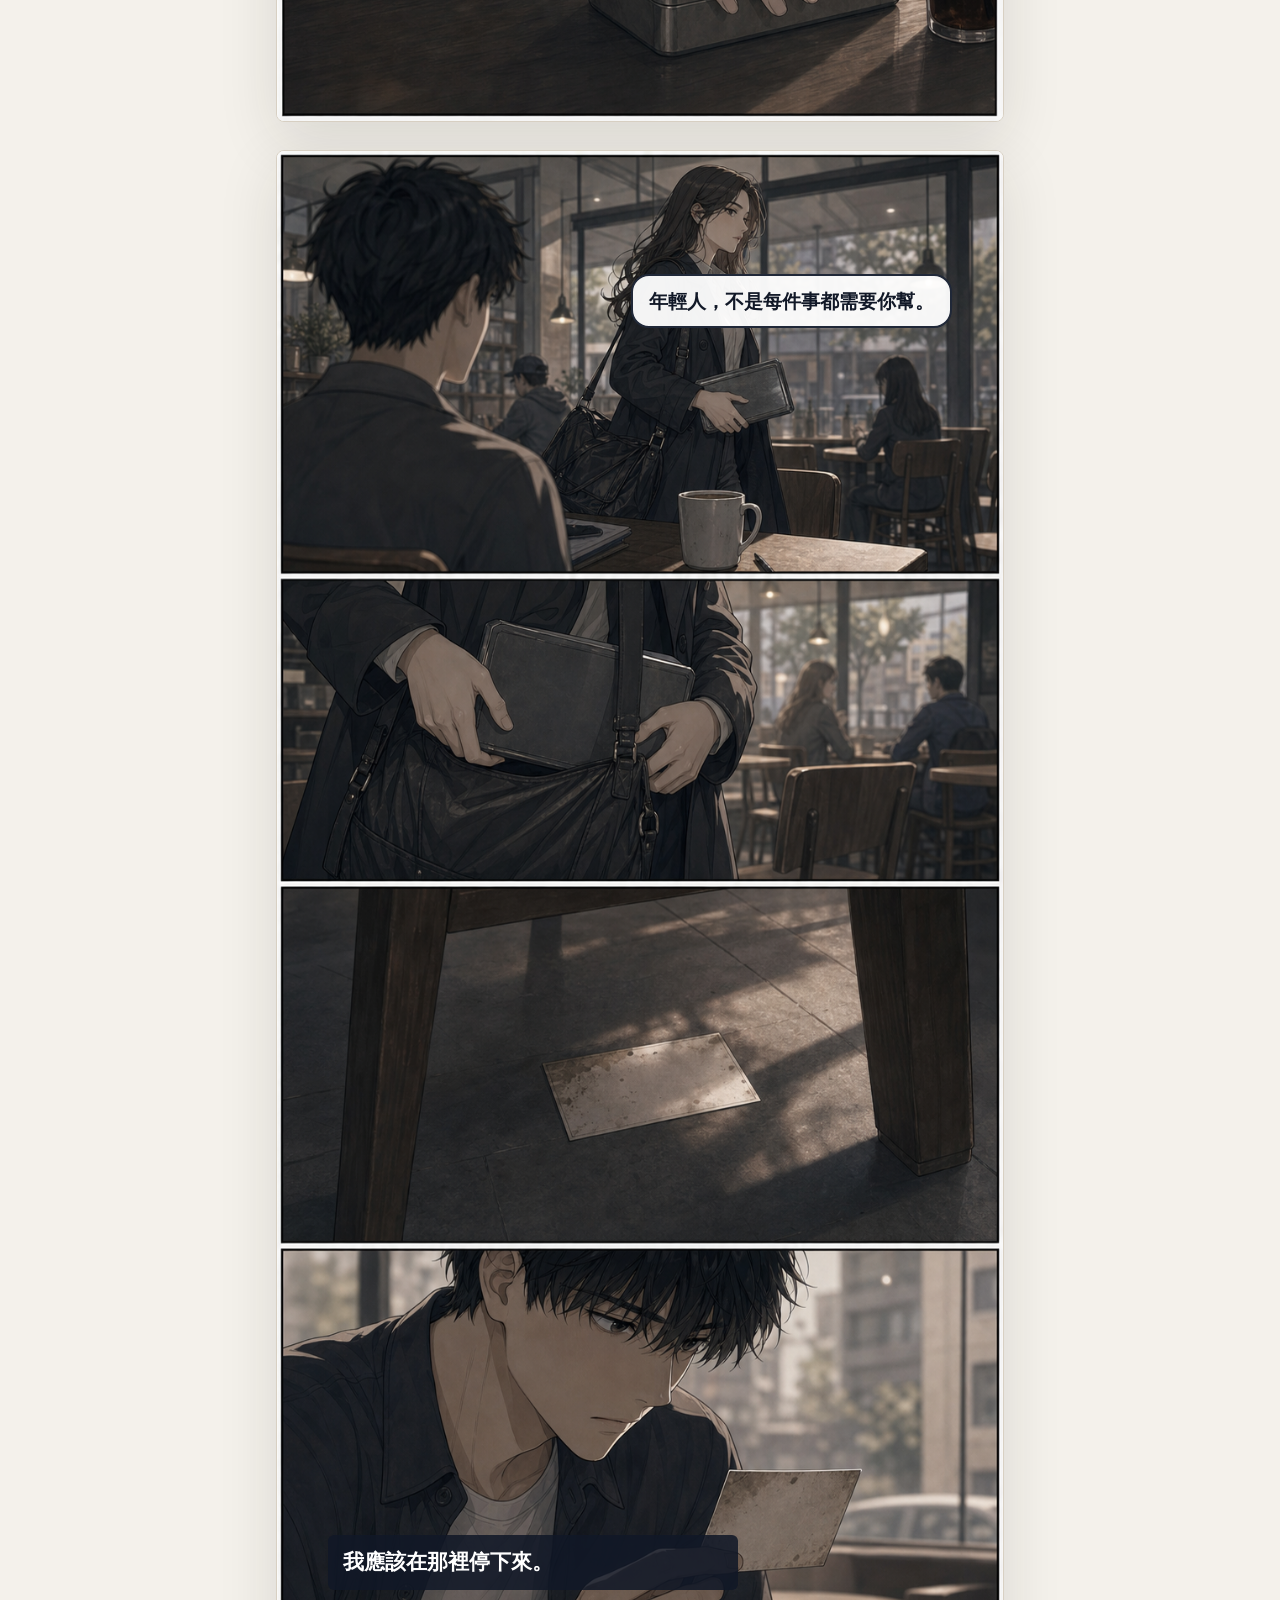
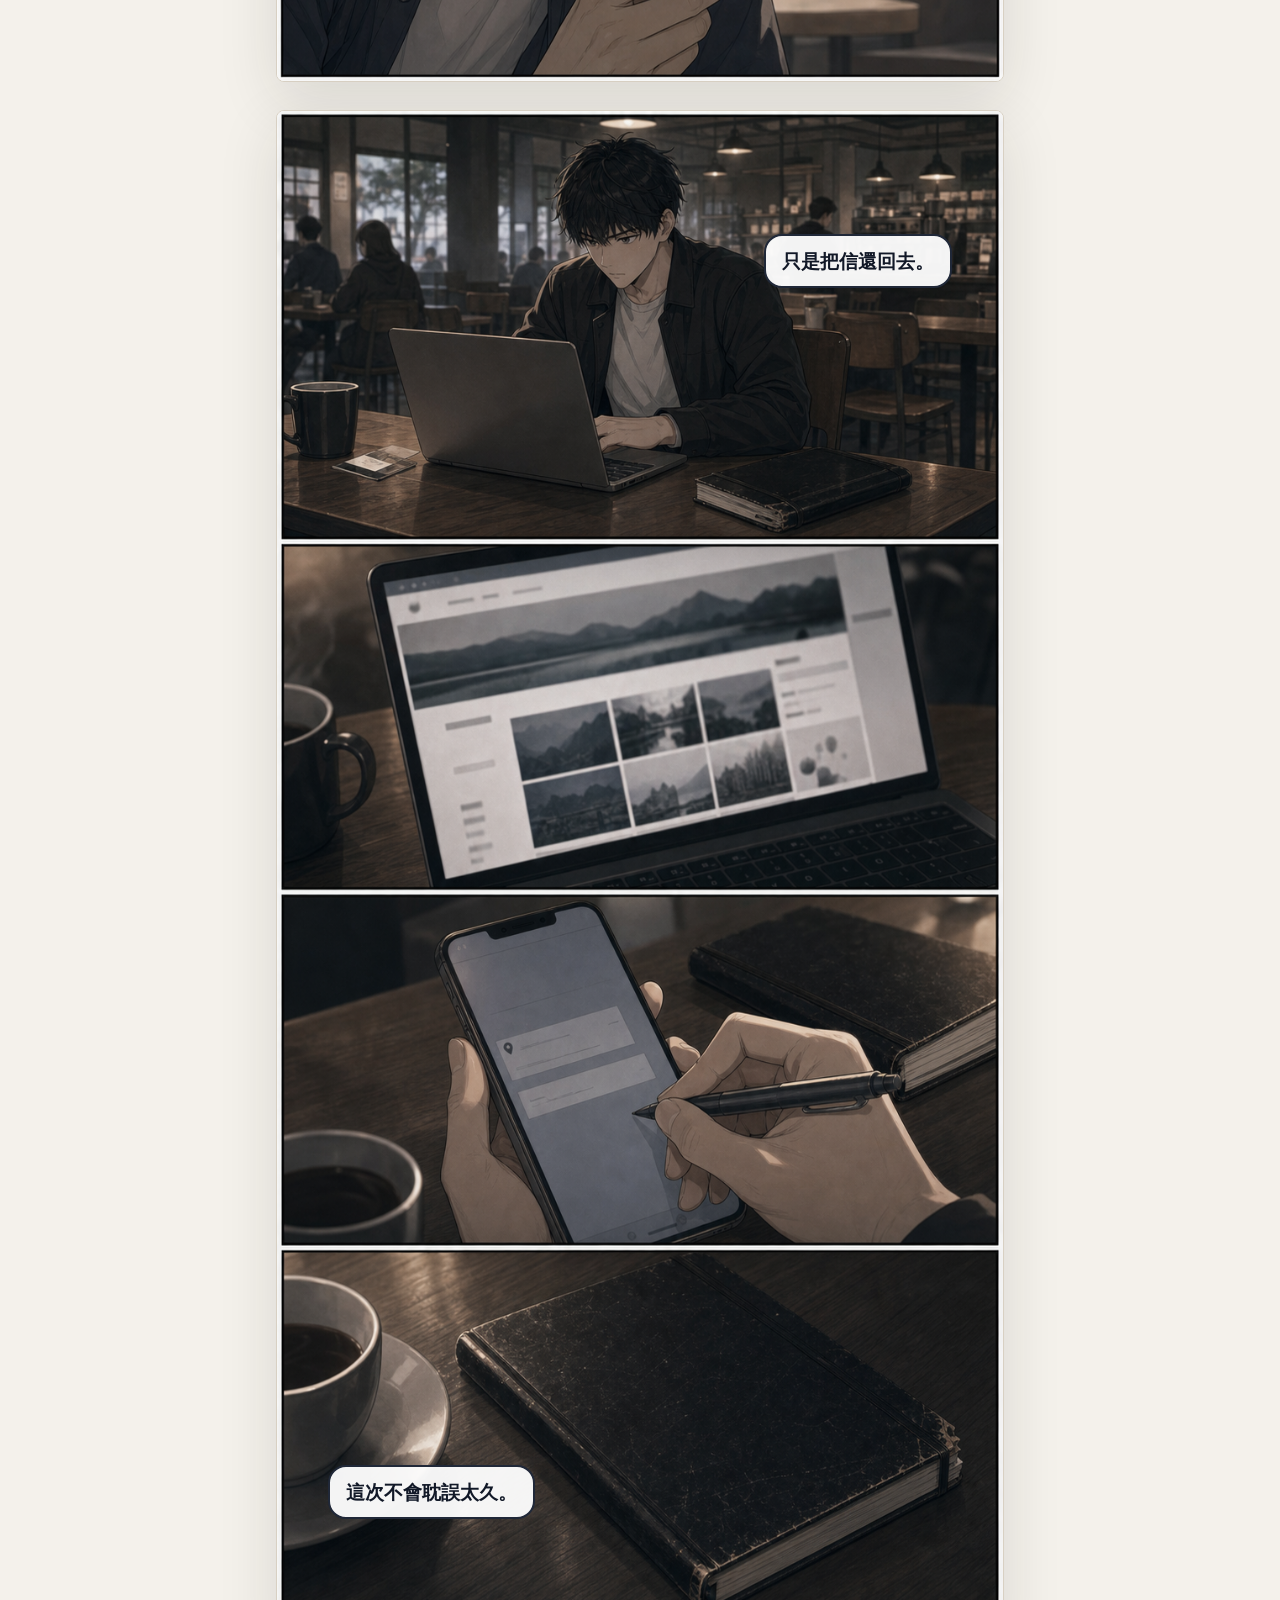
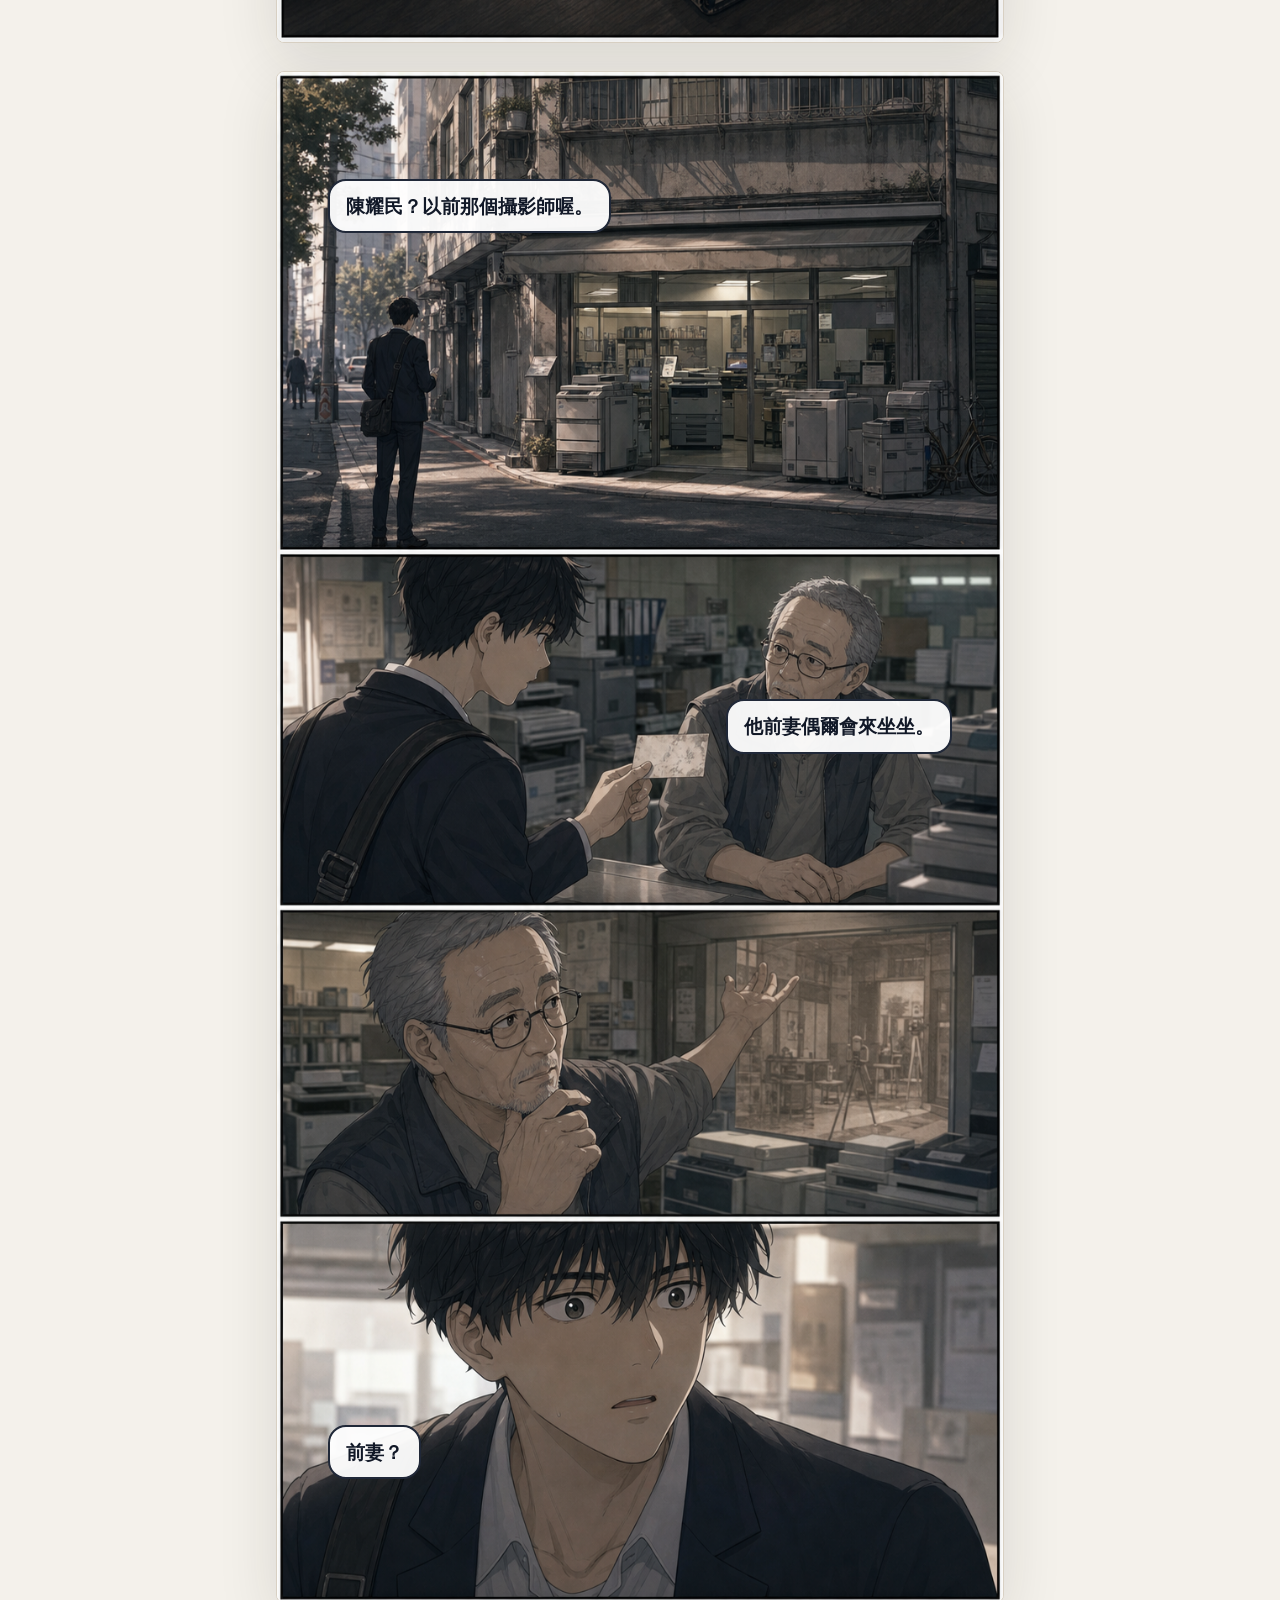
==== commit 45f44dec: "Add episode 4 webcomic reader" ====
--- a/episode-02.html
+++ b/episode-02.html
@@ -17,6 +17,7 @@
       <a href="./index.html">第 1 話</a>
       <a href="#top">第 2 話</a>
       <a href="./episode-03.html">第 3 話</a>
+      <a href="./episode-04.html">第 4 話</a>
     </nav>
   </header>
 
@@ -174,6 +175,7 @@
       <h2>下一話：若音的空白頁</h2>
       <a class="episode-link" href="./index.html">回到第 1 話</a>
       <a class="episode-link" href="./episode-03.html">閱讀第 3 話</a>
+      <a class="episode-link" href="./episode-04.html">閱讀第 4 話</a>
     </section>
   </main>
 </body>
